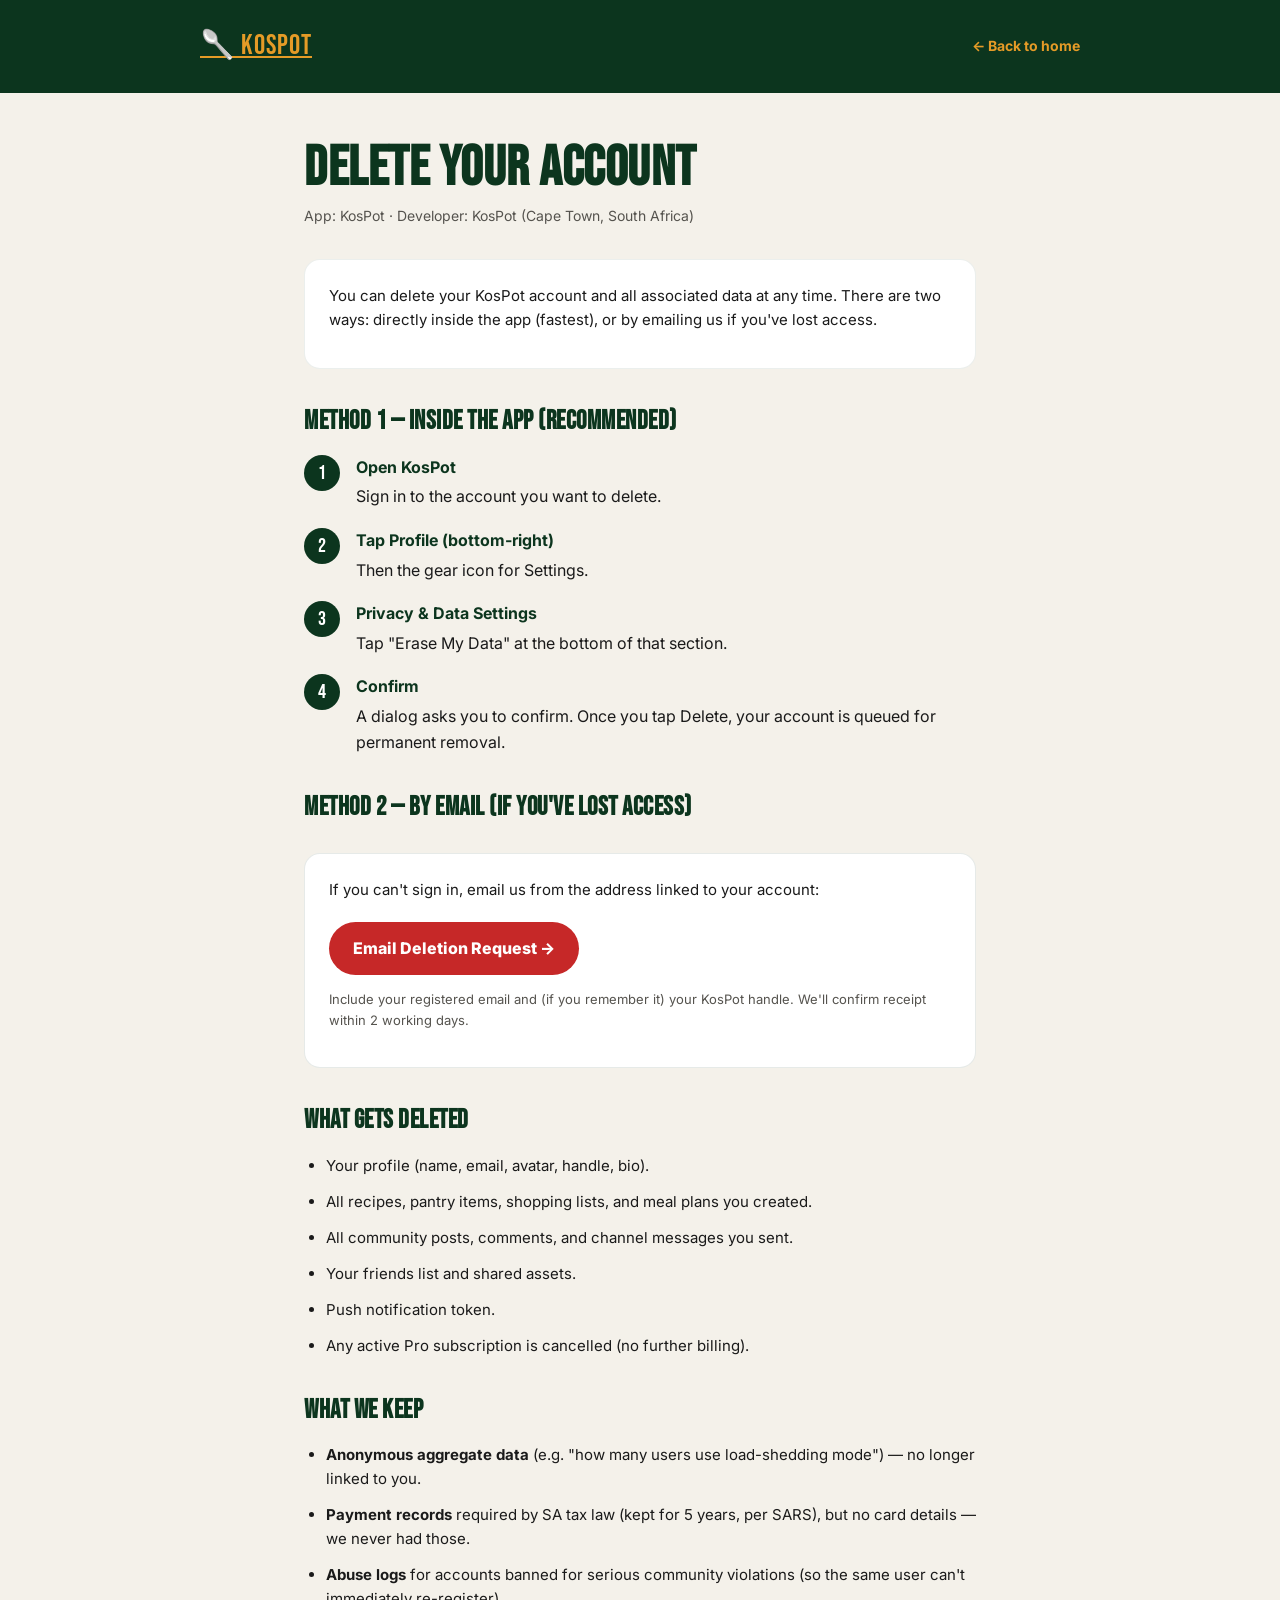
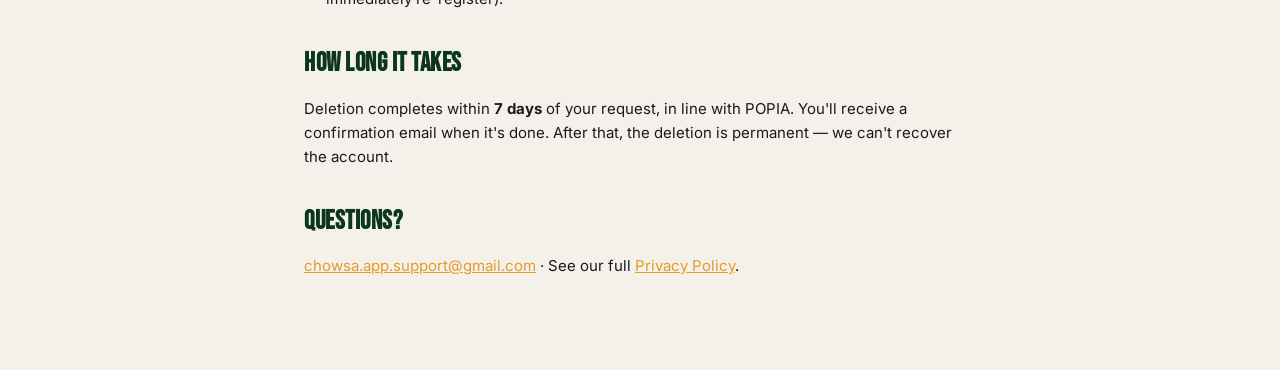
==== delete-account.html @ d33326ac "KosPot marketing site Rebuilt around the app as it actually ships:  - Palette moved from the old for" ====
<!DOCTYPE html>
<html lang="en">
<head>
<meta charset="UTF-8">
<meta name="viewport" content="width=device-width, initial-scale=1.0">
<title>Delete Your Account — KosPot</title>
<link href="https://fonts.googleapis.com/css2?family=Bebas+Neue&family=Inter:wght@400;600;700;800&display=swap" rel="stylesheet">
<style>
  :root { --forest:#0C351E; --amber:#E59B27; --cream:#F4F1EA; --ink:#1A1A1A; --muted:#55534E; --danger:#C62828; }
  * { box-sizing:border-box; margin:0; padding:0; }
  body { font-family:'Inter',sans-serif; background:var(--cream); color:var(--ink); line-height:1.6; }
  header { background:var(--forest); color:white; padding:24px; }
  .top { max-width:880px; margin:0 auto; display:flex; justify-content:space-between; align-items:center; }
  .logo { font-family:'Bebas Neue',sans-serif; font-size:28px; letter-spacing:1px; }
  .back { color:var(--amber); font-weight:700; font-size:14px; text-decoration:none; }
  main { max-width:720px; margin:0 auto; padding:48px 24px 80px; }
  h1 { font-family:'Bebas Neue',sans-serif; font-size:56px; color:var(--forest); letter-spacing:0.5px; line-height:1; margin-bottom:8px; }
  .meta { color:var(--muted); font-size:14px; margin-bottom:32px; }
  h2 { font-family:'Bebas Neue',sans-serif; font-size:26px; color:var(--forest); margin:32px 0 12px; letter-spacing:0.5px; }
  p, li { font-size:15px; margin-bottom:12px; color:var(--ink); }
  ul, ol { padding-left:22px; margin-bottom:12px; }
  a { color:var(--amber); }
  .card { background:white; border-radius:16px; padding:24px; border:1px solid rgba(12,53,30,0.08); margin-bottom:20px; }
  .danger { background:#FFF3E0; border:1px solid var(--amber); border-radius:16px; padding:20px; margin:20px 0; }
  .step { display:flex; gap:16px; margin-bottom:18px; align-items:flex-start; }
  .step-num {
    width:36px; height:36px; border-radius:50%;
    background:var(--forest); color:white;
    font-family:'Bebas Neue',sans-serif; font-size:20px;
    display:flex; align-items:center; justify-content:center;
    flex-shrink:0;
  }
  .step-text strong { display:block; margin-bottom:4px; color:var(--forest); }
  .req-form {
    background:white; border-radius:16px; padding:24px;
    border:1px solid rgba(12,53,30,0.1);
    margin-top:24px;
  }
  .req-form a.btn {
    display:inline-block; background:var(--danger); color:white;
    padding:14px 24px; border-radius:999px; font-weight:800;
    text-decoration:none; margin-top:8px;
  }
</style>
</head>
<body>
<header>
  <div class="top">
    <a href="index.html" class="logo">🥄 KosPot</a>
    <a href="index.html" class="back">← Back to home</a>
  </div>
</header>
<main>
  <h1>Delete Your Account</h1>
  <p class="meta">App: KosPot · Developer: KosPot (Cape Town, South Africa)</p>

  <div class="card">
    <p>You can delete your KosPot account and all associated data at any time. There are two ways: directly inside the app (fastest), or by emailing us if you've lost access.</p>
  </div>

  <h2>Method 1 — Inside the app (recommended)</h2>

  <div class="step">
    <div class="step-num">1</div>
    <div class="step-text">
      <strong>Open KosPot</strong>
      Sign in to the account you want to delete.
    </div>
  </div>
  <div class="step">
    <div class="step-num">2</div>
    <div class="step-text">
      <strong>Tap Profile (bottom-right)</strong>
      Then the gear icon for Settings.
    </div>
  </div>
  <div class="step">
    <div class="step-num">3</div>
    <div class="step-text">
      <strong>Privacy & Data Settings</strong>
      Tap "Erase My Data" at the bottom of that section.
    </div>
  </div>
  <div class="step">
    <div class="step-num">4</div>
    <div class="step-text">
      <strong>Confirm</strong>
      A dialog asks you to confirm. Once you tap Delete, your account is queued for permanent removal.
    </div>
  </div>

  <h2>Method 2 — By email (if you've lost access)</h2>
  <div class="req-form">
    <p>If you can't sign in, email us from the address linked to your account:</p>
    <a href="mailto:chowsa.app.support@gmail.com?subject=Account%20Deletion%20Request&body=Please%20delete%20my%20KosPot%20account.%0A%0AAccount%20email%3A%20%0AHandle%20(if%20known)%3A%20%0AReason%20(optional)%3A%20" class="btn">Email Deletion Request →</a>
    <p style="margin-top:14px;font-size:13px;color:var(--muted);">Include your registered email and (if you remember it) your KosPot handle. We'll confirm receipt within 2 working days.</p>
  </div>

  <h2>What gets deleted</h2>
  <ul>
    <li>Your profile (name, email, avatar, handle, bio).</li>
    <li>All recipes, pantry items, shopping lists, and meal plans you created.</li>
    <li>All community posts, comments, and channel messages you sent.</li>
    <li>Your friends list and shared assets.</li>
    <li>Push notification token.</li>
    <li>Any active Pro subscription is cancelled (no further billing).</li>
  </ul>

  <h2>What we keep</h2>
  <ul>
    <li><strong>Anonymous aggregate data</strong> (e.g. "how many users use load-shedding mode") — no longer linked to you.</li>
    <li><strong>Payment records</strong> required by SA tax law (kept for 5 years, per SARS), but no card details — we never had those.</li>
    <li><strong>Abuse logs</strong> for accounts banned for serious community violations (so the same user can't immediately re-register).</li>
  </ul>

  <h2>How long it takes</h2>
  <p>Deletion completes within <strong>7 days</strong> of your request, in line with POPIA. You'll receive a confirmation email when it's done. After that, the deletion is permanent — we can't recover the account.</p>

  <h2>Questions?</h2>
  <p><a href="mailto:chowsa.app.support@gmail.com">chowsa.app.support@gmail.com</a> · See our full <a href="privacy.html">Privacy Policy</a>.</p>
</main>
</body>
</html>
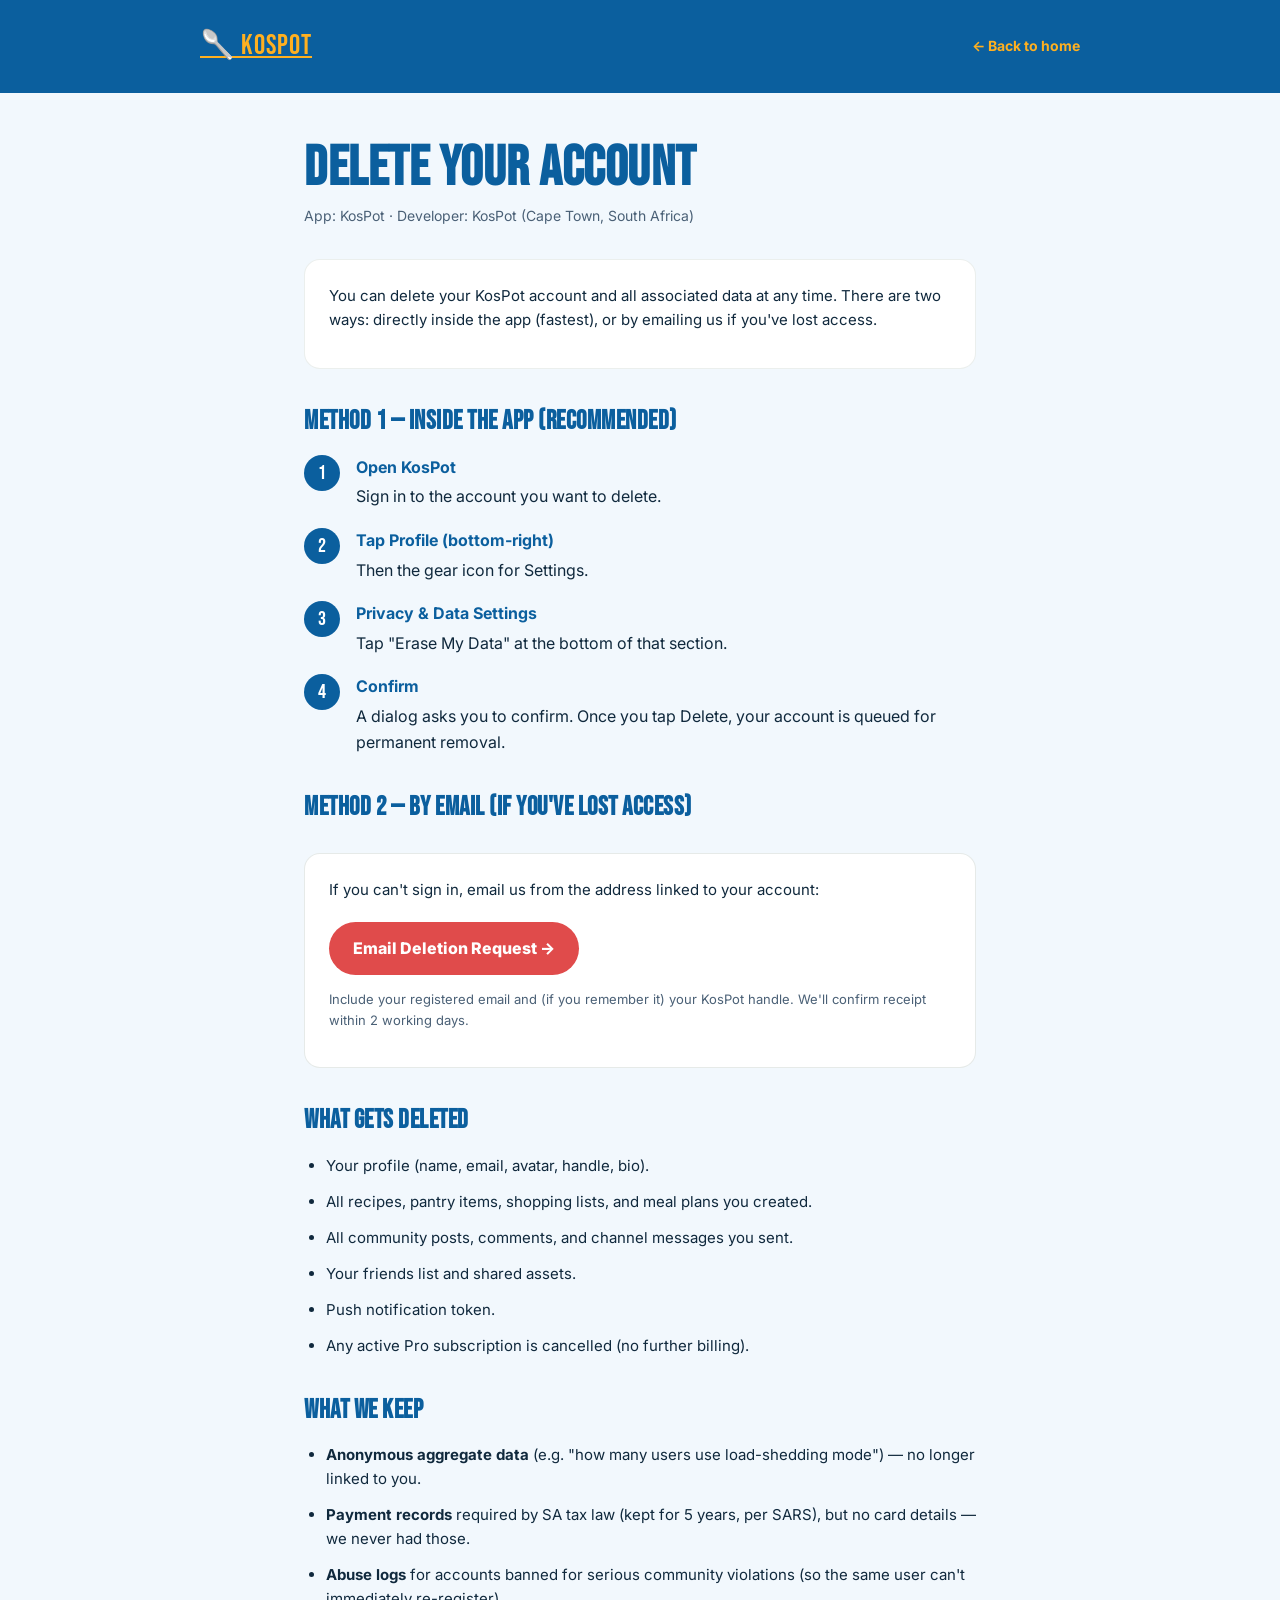
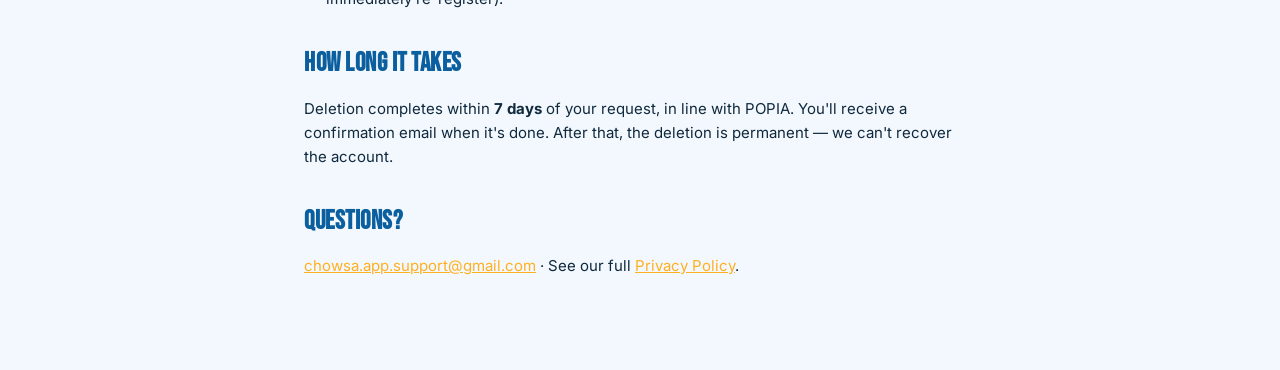
==== commit a0f0cf32: "Recolour the legal pages to Cape Blue privacy.html, terms.html and delete-account.html still carried" ====
--- a/delete-account.html
+++ b/delete-account.html
@@ -2,11 +2,23 @@
 <html lang="en">
 <head>
 <meta charset="UTF-8">
+<meta name="theme-color" content="#0B5F9E">
 <meta name="viewport" content="width=device-width, initial-scale=1.0">
 <title>Delete Your Account — KosPot</title>
 <link href="https://fonts.googleapis.com/css2?family=Bebas+Neue&family=Inter:wght@400;600;700;800&display=swap" rel="stylesheet">
 <style>
-  :root { --forest:#0C351E; --amber:#E59B27; --cream:#F4F1EA; --ink:#1A1A1A; --muted:#55534E; --danger:#C62828; }
+  :root {
+    /* Cape Blue -- ChowFreshTokens in lib/theme/app_theme.dart. Matches
+       index.html. --forest is ocean blue and --amber is the app's amber;
+       the names are the old green ones and are kept so the rules below
+       did not all have to change. */
+    --forest: #0B5F9E;
+    --amber:  #FFB020;
+    --cream:  #F2F8FD;
+    --ink:    #10293D;
+    --muted:  #4A6076;
+    --danger: #E04B4B;   /* ChowFreshTokens.error */
+  }
   * { box-sizing:border-box; margin:0; padding:0; }
   body { font-family:'Inter',sans-serif; background:var(--cream); color:var(--ink); line-height:1.6; }
   header { background:var(--forest); color:white; padding:24px; }
@@ -21,7 +33,7 @@
   ul, ol { padding-left:22px; margin-bottom:12px; }
   a { color:var(--amber); }
   .card { background:white; border-radius:16px; padding:24px; border:1px solid rgba(12,53,30,0.08); margin-bottom:20px; }
-  .danger { background:#FFF3E0; border:1px solid var(--amber); border-radius:16px; padding:20px; margin:20px 0; }
+  .danger { background:#FDF1E3; border:1px solid var(--amber); border-radius:16px; padding:20px; margin:20px 0; }
   .step { display:flex; gap:16px; margin-bottom:18px; align-items:flex-start; }
   .step-num {
     width:36px; height:36px; border-radius:50%;
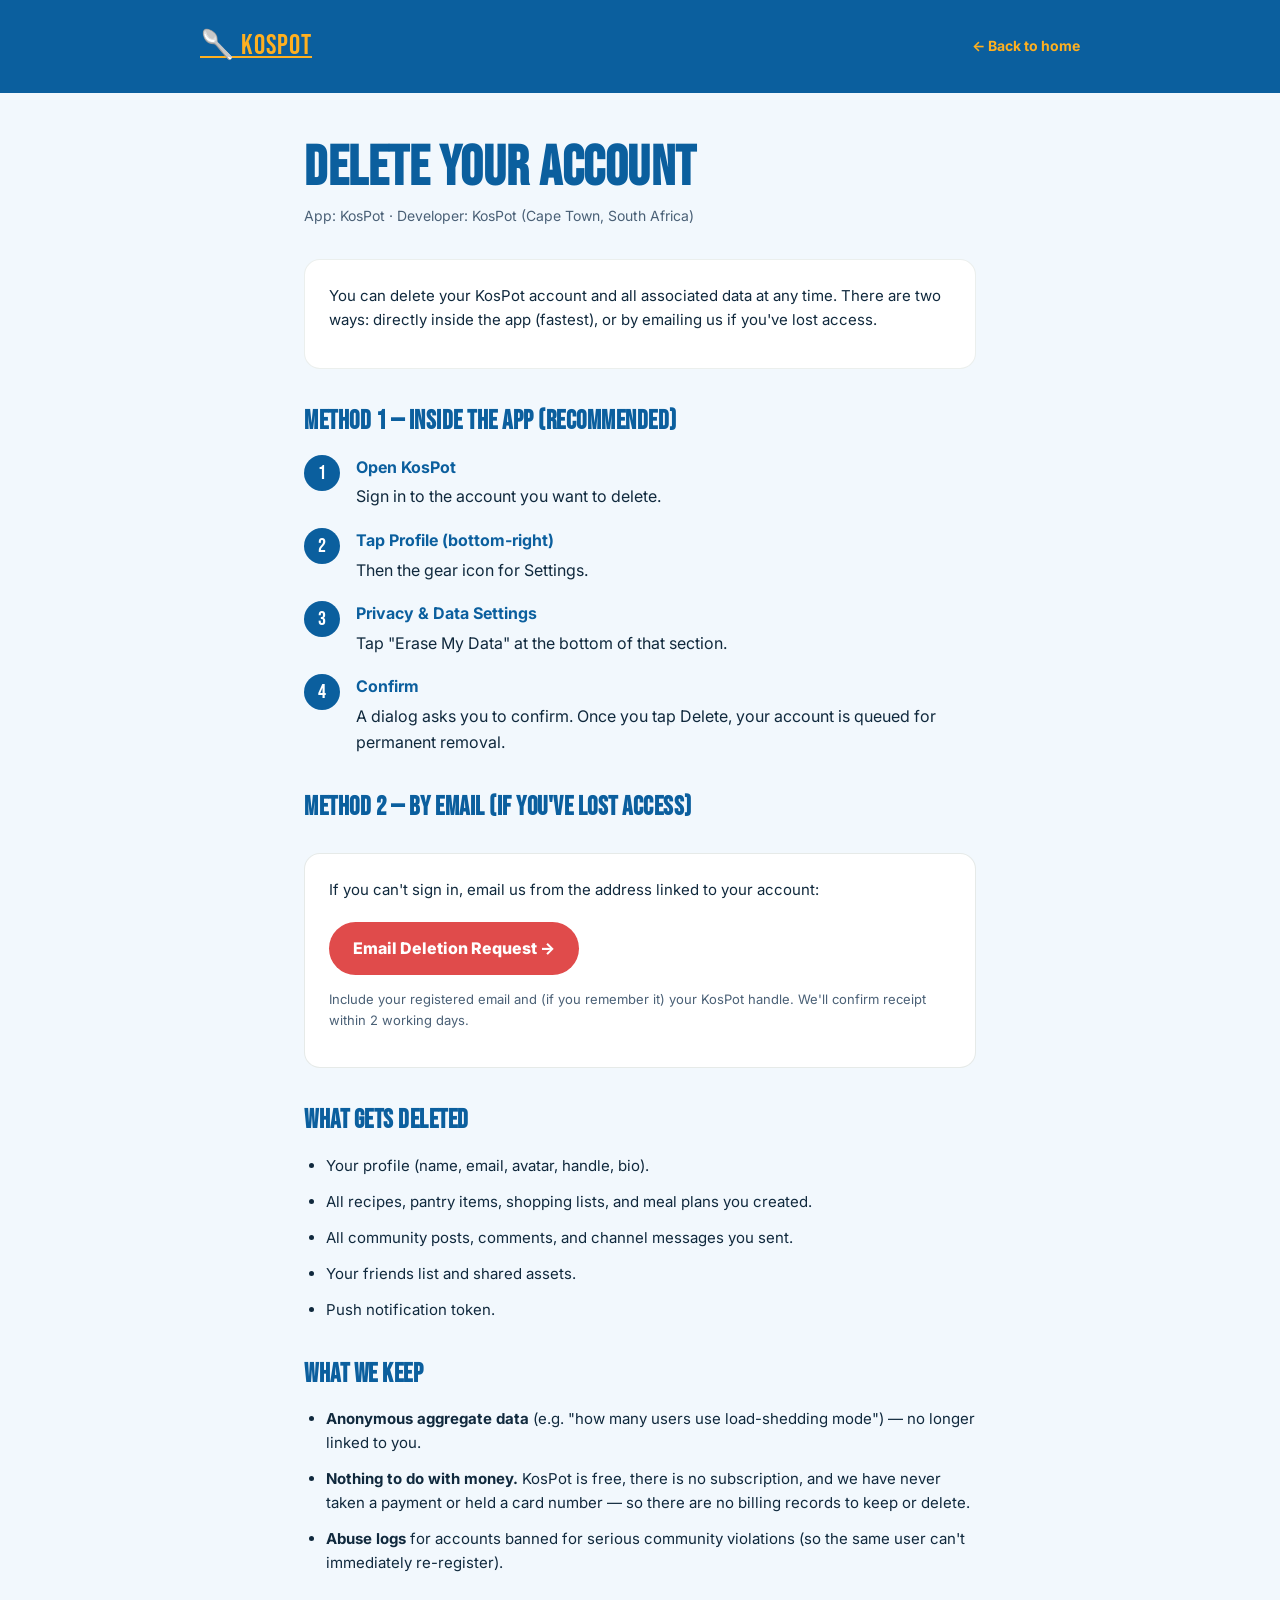
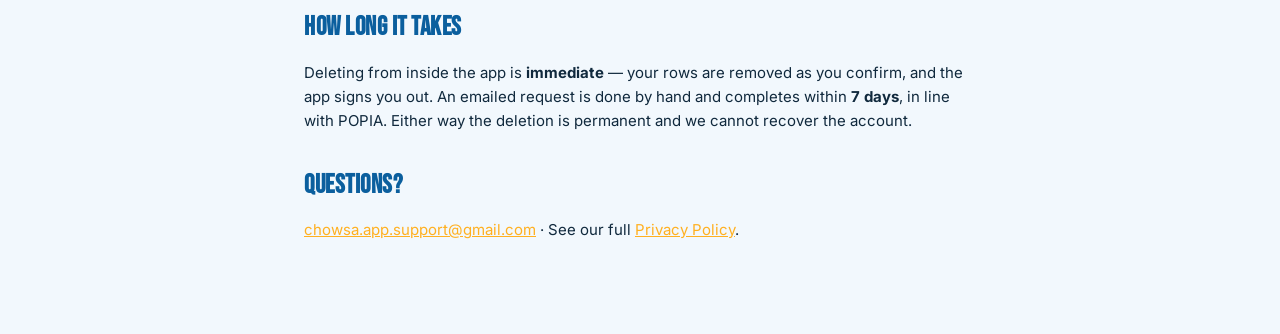
==== commit 2cdad6f9: "Correct three claims the legal pages made that were not true The privacy policy said Firebase was "n" ====
--- a/delete-account.html
+++ b/delete-account.html
@@ -115,18 +115,17 @@
     <li>All community posts, comments, and channel messages you sent.</li>
     <li>Your friends list and shared assets.</li>
     <li>Push notification token.</li>
-    <li>Any active Pro subscription is cancelled (no further billing).</li>
   </ul>
 
   <h2>What we keep</h2>
   <ul>
     <li><strong>Anonymous aggregate data</strong> (e.g. "how many users use load-shedding mode") — no longer linked to you.</li>
-    <li><strong>Payment records</strong> required by SA tax law (kept for 5 years, per SARS), but no card details — we never had those.</li>
+    <li><strong>Nothing to do with money.</strong> KosPot is free, there is no subscription, and we have never taken a payment or held a card number — so there are no billing records to keep or delete.</li>
     <li><strong>Abuse logs</strong> for accounts banned for serious community violations (so the same user can't immediately re-register).</li>
   </ul>
 
   <h2>How long it takes</h2>
-  <p>Deletion completes within <strong>7 days</strong> of your request, in line with POPIA. You'll receive a confirmation email when it's done. After that, the deletion is permanent — we can't recover the account.</p>
+  <p>Deleting from inside the app is <strong>immediate</strong> — your rows are removed as you confirm, and the app signs you out. An emailed request is done by hand and completes within <strong>7 days</strong>, in line with POPIA. Either way the deletion is permanent and we cannot recover the account.</p>
 
   <h2>Questions?</h2>
   <p><a href="mailto:chowsa.app.support@gmail.com">chowsa.app.support@gmail.com</a> · See our full <a href="privacy.html">Privacy Policy</a>.</p>
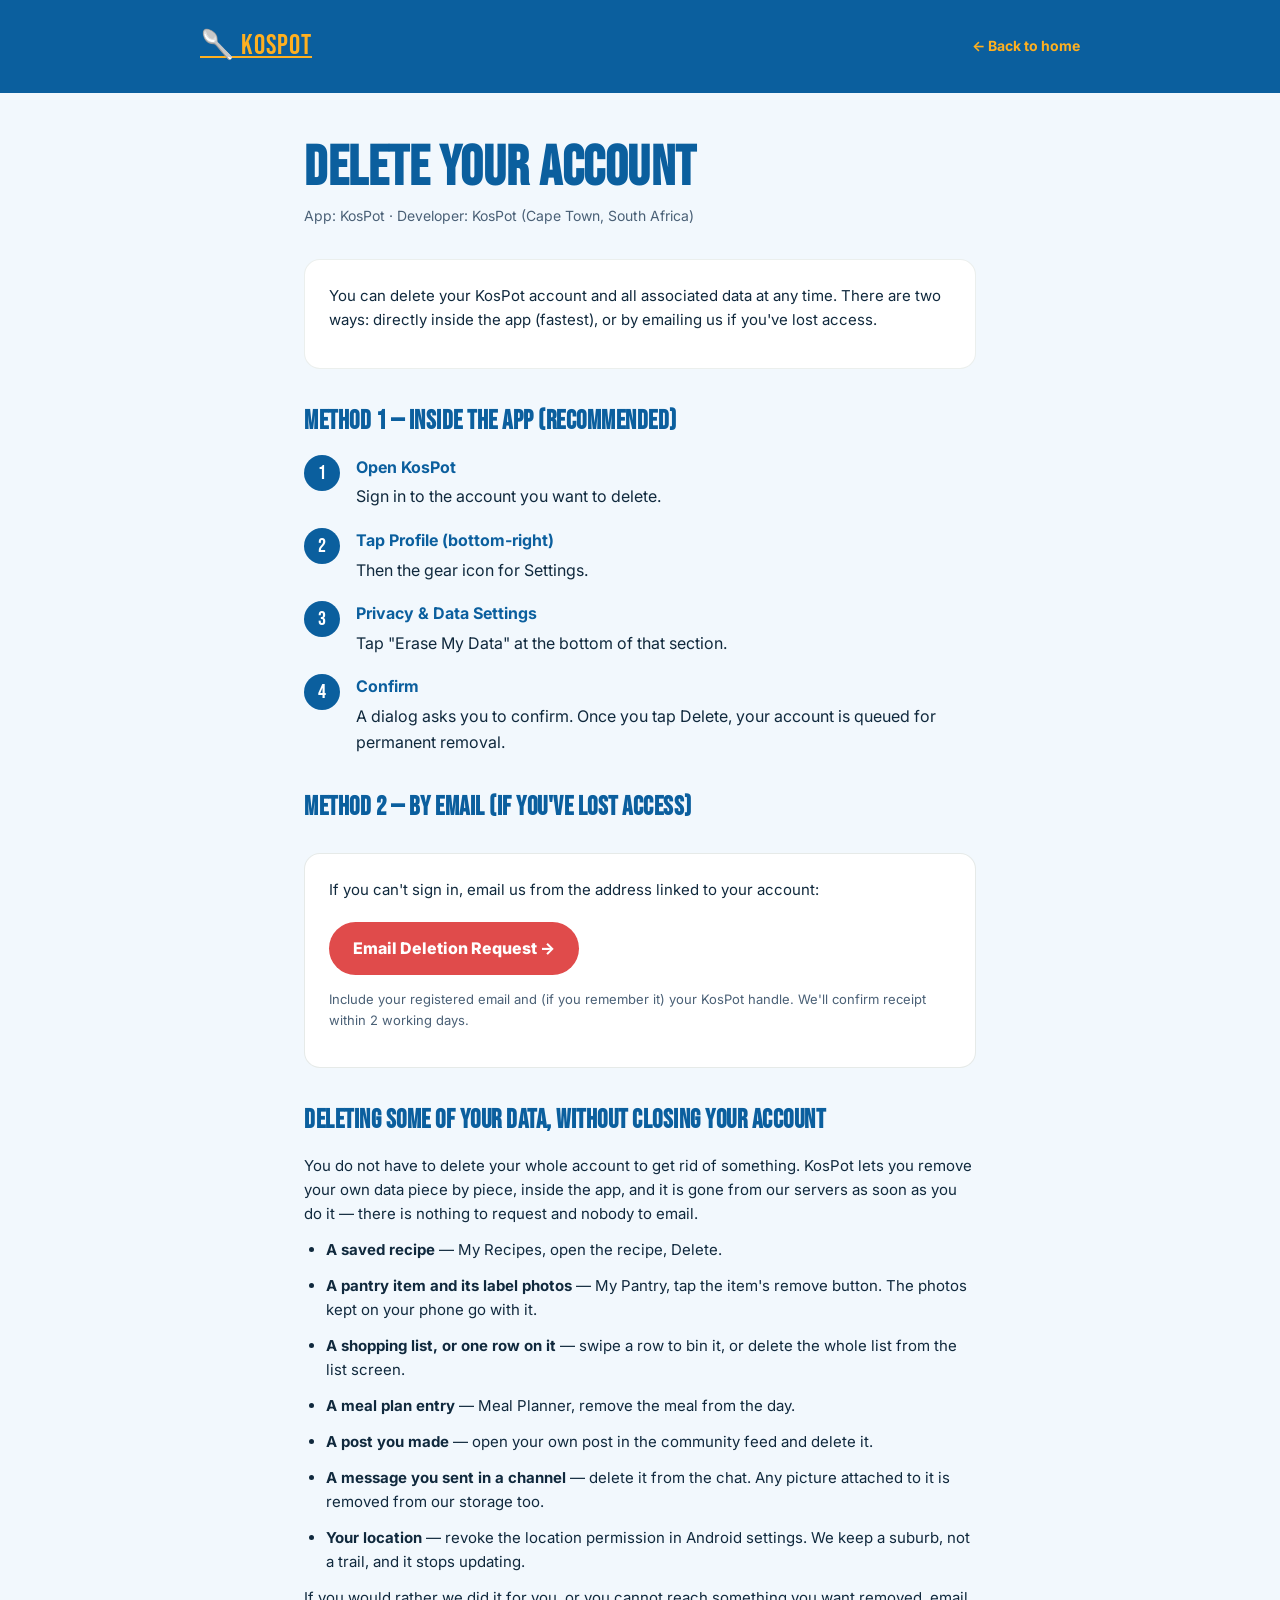
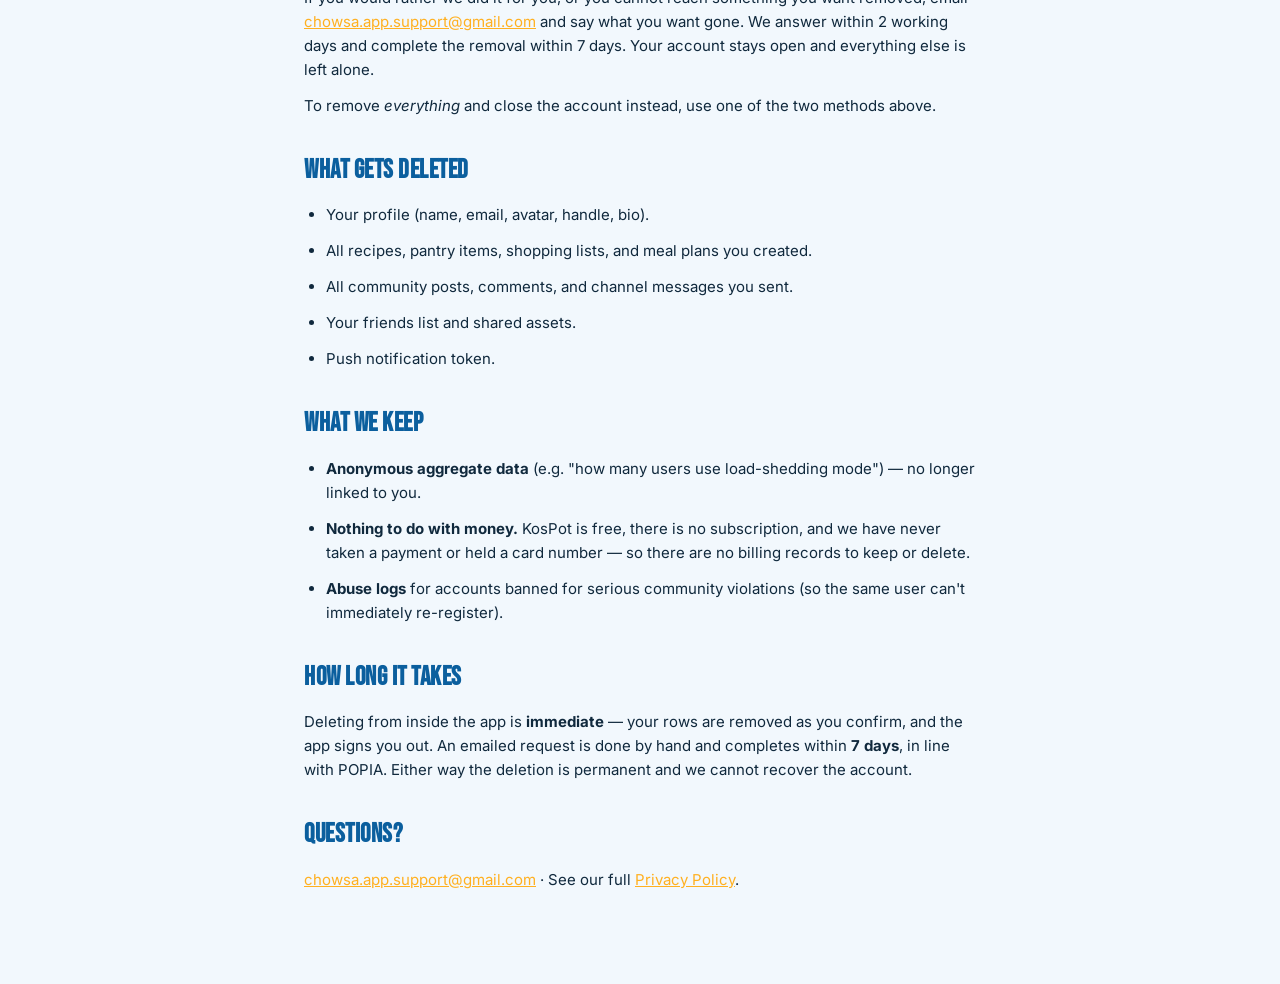
==== commit 1c586109: "Document deleting some of your data without closing the account Play's Data safety form asks, separa" ====
--- a/delete-account.html
+++ b/delete-account.html
@@ -108,6 +108,29 @@
     <p style="margin-top:14px;font-size:13px;color:var(--muted);">Include your registered email and (if you remember it) your KosPot handle. We'll confirm receipt within 2 working days.</p>
   </div>
 
+  <h2 id="your-data">Deleting some of your data, without closing your account</h2>
+  <p>You do not have to delete your whole account to get rid of something. KosPot
+  lets you remove your own data piece by piece, inside the app, and it is gone
+  from our servers as soon as you do it — there is nothing to request and
+  nobody to email.</p>
+  <ul>
+    <li><strong>A saved recipe</strong> — My Recipes, open the recipe, Delete.</li>
+    <li><strong>A pantry item and its label photos</strong> — My Pantry, tap the item's remove button. The photos kept on your phone go with it.</li>
+    <li><strong>A shopping list, or one row on it</strong> — swipe a row to bin it, or delete the whole list from the list screen.</li>
+    <li><strong>A meal plan entry</strong> — Meal Planner, remove the meal from the day.</li>
+    <li><strong>A post you made</strong> — open your own post in the community feed and delete it.</li>
+    <li><strong>A message you sent in a channel</strong> — delete it from the chat. Any picture attached to it is removed from our storage too.</li>
+    <li><strong>Your location</strong> — revoke the location permission in Android settings. We keep a suburb, not a trail, and it stops updating.</li>
+  </ul>
+  <p>If you would rather we did it for you, or you cannot reach something you
+  want removed, email
+  <a href="mailto:chowsa.app.support@gmail.com?subject=Data%20Deletion%20Request&amp;body=Please%20delete%20the%20following%20KosPot%20data.%0A%0AAccount%20email%3A%20%0AWhat%20to%20delete%3A%20">chowsa.app.support@gmail.com</a>
+  and say what you want gone. We answer within 2 working days and complete the
+  removal within 7 days. Your account stays open and everything else is left
+  alone.</p>
+  <p>To remove <em>everything</em> and close the account instead, use one of the
+  two methods above.</p>
+
   <h2>What gets deleted</h2>
   <ul>
     <li>Your profile (name, email, avatar, handle, bio).</li>
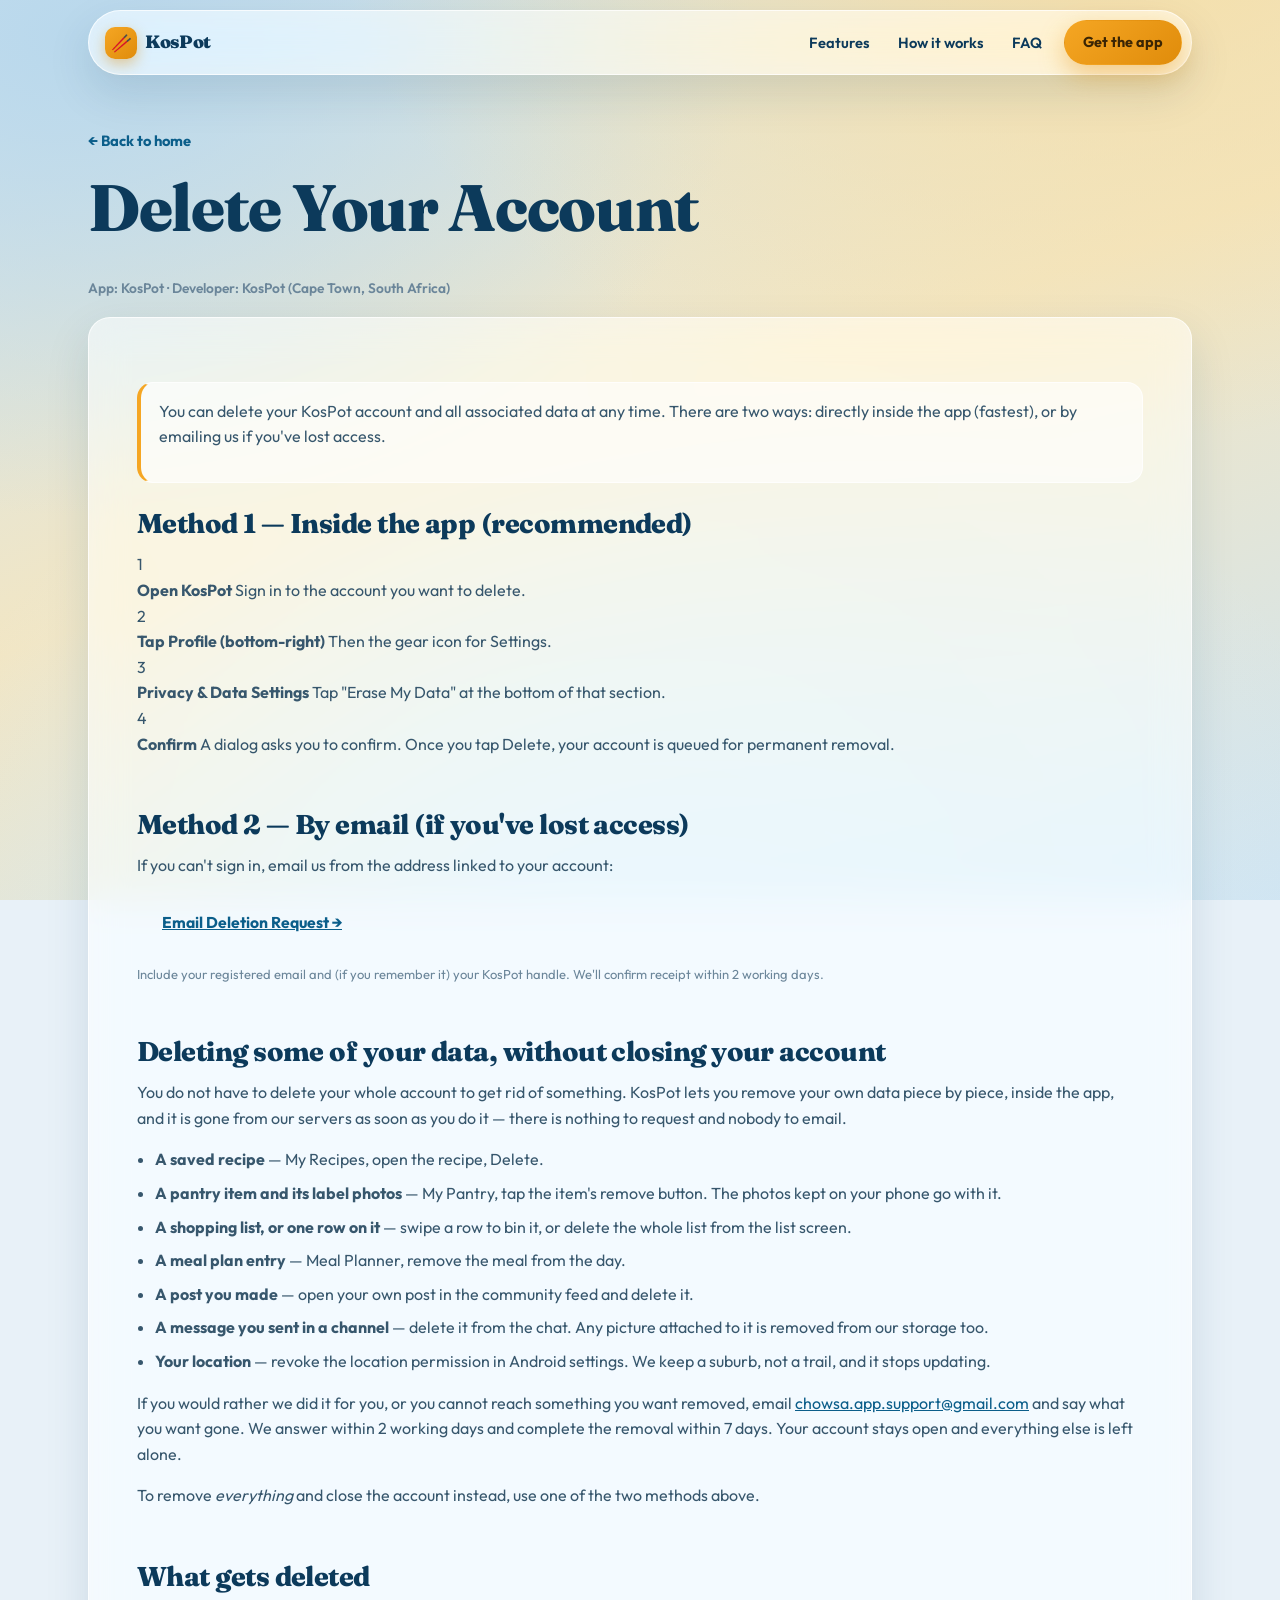
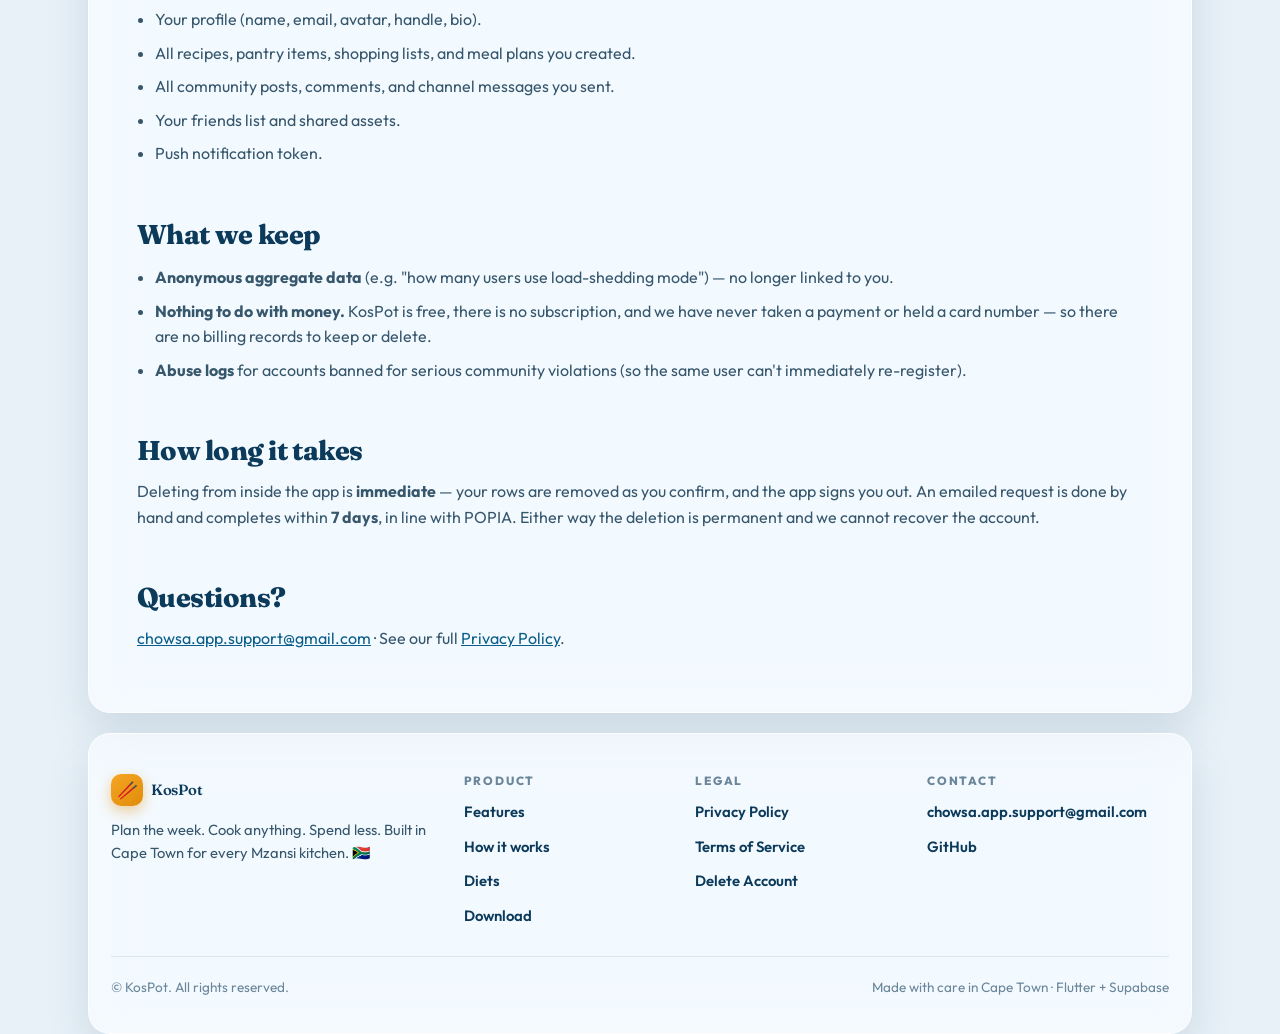
==== commit 5d2a50c4: "Redesign the site to look like the app, and make it hold up on a phone The site was a generic landin" ====
--- a/delete-account.html
+++ b/delete-account.html
@@ -1,157 +1,163 @@
 <!DOCTYPE html>
 <html lang="en">
 <head>
-<meta charset="UTF-8">
-<meta name="theme-color" content="#0B5F9E">
-<meta name="viewport" content="width=device-width, initial-scale=1.0">
+<meta charset="utf-8">
+<meta name="viewport" content="width=device-width, initial-scale=1, viewport-fit=cover">
 <title>Delete Your Account — KosPot</title>
-<link href="https://fonts.googleapis.com/css2?family=Bebas+Neue&family=Inter:wght@400;600;700;800&display=swap" rel="stylesheet">
-<style>
-  :root {
-    /* Cape Blue -- ChowFreshTokens in lib/theme/app_theme.dart. Matches
-       index.html. --forest is ocean blue and --amber is the app's amber;
-       the names are the old green ones and are kept so the rules below
-       did not all have to change. */
-    --forest: #0B5F9E;
-    --amber:  #FFB020;
-    --cream:  #F2F8FD;
-    --ink:    #10293D;
-    --muted:  #4A6076;
-    --danger: #E04B4B;   /* ChowFreshTokens.error */
-  }
-  * { box-sizing:border-box; margin:0; padding:0; }
-  body { font-family:'Inter',sans-serif; background:var(--cream); color:var(--ink); line-height:1.6; }
-  header { background:var(--forest); color:white; padding:24px; }
-  .top { max-width:880px; margin:0 auto; display:flex; justify-content:space-between; align-items:center; }
-  .logo { font-family:'Bebas Neue',sans-serif; font-size:28px; letter-spacing:1px; }
-  .back { color:var(--amber); font-weight:700; font-size:14px; text-decoration:none; }
-  main { max-width:720px; margin:0 auto; padding:48px 24px 80px; }
-  h1 { font-family:'Bebas Neue',sans-serif; font-size:56px; color:var(--forest); letter-spacing:0.5px; line-height:1; margin-bottom:8px; }
-  .meta { color:var(--muted); font-size:14px; margin-bottom:32px; }
-  h2 { font-family:'Bebas Neue',sans-serif; font-size:26px; color:var(--forest); margin:32px 0 12px; letter-spacing:0.5px; }
-  p, li { font-size:15px; margin-bottom:12px; color:var(--ink); }
-  ul, ol { padding-left:22px; margin-bottom:12px; }
-  a { color:var(--amber); }
-  .card { background:white; border-radius:16px; padding:24px; border:1px solid rgba(12,53,30,0.08); margin-bottom:20px; }
-  .danger { background:#FDF1E3; border:1px solid var(--amber); border-radius:16px; padding:20px; margin:20px 0; }
-  .step { display:flex; gap:16px; margin-bottom:18px; align-items:flex-start; }
-  .step-num {
-    width:36px; height:36px; border-radius:50%;
-    background:var(--forest); color:white;
-    font-family:'Bebas Neue',sans-serif; font-size:20px;
-    display:flex; align-items:center; justify-content:center;
-    flex-shrink:0;
-  }
-  .step-text strong { display:block; margin-bottom:4px; color:var(--forest); }
-  .req-form {
-    background:white; border-radius:16px; padding:24px;
-    border:1px solid rgba(12,53,30,0.1);
-    margin-top:24px;
-  }
-  .req-form a.btn {
-    display:inline-block; background:var(--danger); color:white;
-    padding:14px 24px; border-radius:999px; font-weight:800;
-    text-decoration:none; margin-top:8px;
-  }
-</style>
+<meta name="description" content="How to delete your KosPot account and everything tied to it.">
+<meta name="theme-color" content="#cfe4f2">
+<link rel="preconnect" href="https://fonts.googleapis.com">
+<link rel="preconnect" href="https://fonts.gstatic.com" crossorigin>
+<link href="https://fonts.googleapis.com/css2?family=Fraunces:opsz,wght@9..144,700;9..144,800;9..144,900&family=Outfit:wght@400;500;600;700;800&display=swap" rel="stylesheet">
+<link rel="stylesheet" href="assets/css/kospot.css">
 </head>
 <body>
-<header>
-  <div class="top">
-    <a href="index.html" class="logo">🥄 KosPot</a>
-    <a href="index.html" class="back">← Back to home</a>
+
+<nav class="nav">
+  <div class="wrap">
+    <div class="nav-inner glass">
+      <a class="brand" href="index.html">
+        <span class="brand-mark" aria-hidden="true">&#129378;</span> KosPot
+      </a>
+      <div class="nav-links">
+        <a href="index.html#features">Features</a>
+        <a href="index.html#how">How it works</a>
+        <a href="index.html#faq">FAQ</a>
+      </div>
+      <a class="btn btn-primary btn-sm" href="index.html#download">Get the app</a>
+    </div>
   </div>
-</header>
-<main>
-  <h1>Delete Your Account</h1>
-  <p class="meta">App: KosPot · Developer: KosPot (Cape Town, South Africa)</p>
+</nav>
 
-  <div class="card">
-    <p>You can delete your KosPot account and all associated data at any time. There are two ways: directly inside the app (fastest), or by emailing us if you've lost access.</p>
-  </div>
-
-  <h2>Method 1 — Inside the app (recommended)</h2>
-
-  <div class="step">
-    <div class="step-num">1</div>
-    <div class="step-text">
+<main class="doc">
+  <div class="wrap">
+    <a class="back-link" href="index.html">&#8592; Back to home</a>
+    <h1>Delete Your Account</h1>
+    <p class="updated">App: KosPot · Developer: KosPot (Cape Town, South Africa)</p>
+    <div class="doc-card glass" style="margin-top:18px">
+      <div class="note">
+      <p>You can delete your KosPot account and all associated data at any time. There are two ways: directly inside the app (fastest), or by emailing us if you've lost access.</p>
+      </div>
+      <h2>Method 1 — Inside the app (recommended)</h2>
+      <div class="step">
+      <div class="step-num">1</div>
+      <div class="step-text">
       <strong>Open KosPot</strong>
       Sign in to the account you want to delete.
+      </div>
+      </div>
+      <div class="step">
+      <div class="step-num">2</div>
+      <div class="step-text">
+      <strong>Tap Profile (bottom-right)</strong>
+      Then the gear icon for Settings.
+      </div>
+      </div>
+      <div class="step">
+      <div class="step-num">3</div>
+      <div class="step-text">
+      <strong>Privacy & Data Settings</strong>
+      Tap "Erase My Data" at the bottom of that section.
+      </div>
+      </div>
+      <div class="step">
+      <div class="step-num">4</div>
+      <div class="step-text">
+      <strong>Confirm</strong>
+      A dialog asks you to confirm. Once you tap Delete, your account is queued for permanent removal.
+      </div>
+      </div>
+      <h2>Method 2 — By email (if you've lost access)</h2>
+      <div class="req-form">
+      <p>If you can't sign in, email us from the address linked to your account:</p>
+      <a href="mailto:chowsa.app.support@gmail.com?subject=Account%20Deletion%20Request&body=Please%20delete%20my%20KosPot%20account.%0A%0AAccount%20email%3A%20%0AHandle%20(if%20known)%3A%20%0AReason%20(optional)%3A%20" class="btn">Email Deletion Request →</a>
+      <p style="margin-top:14px;font-size:13px;color:var(--muted);">Include your registered email and (if you remember it) your KosPot handle. We'll confirm receipt within 2 working days.</p>
+      </div>
+      <h2 id="your-data">Deleting some of your data, without closing your account</h2>
+      <p>You do not have to delete your whole account to get rid of something. KosPot
+      lets you remove your own data piece by piece, inside the app, and it is gone
+      from our servers as soon as you do it — there is nothing to request and
+      nobody to email.</p>
+      <ul>
+      <li><strong>A saved recipe</strong> — My Recipes, open the recipe, Delete.</li>
+      <li><strong>A pantry item and its label photos</strong> — My Pantry, tap the item's remove button. The photos kept on your phone go with it.</li>
+      <li><strong>A shopping list, or one row on it</strong> — swipe a row to bin it, or delete the whole list from the list screen.</li>
+      <li><strong>A meal plan entry</strong> — Meal Planner, remove the meal from the day.</li>
+      <li><strong>A post you made</strong> — open your own post in the community feed and delete it.</li>
+      <li><strong>A message you sent in a channel</strong> — delete it from the chat. Any picture attached to it is removed from our storage too.</li>
+      <li><strong>Your location</strong> — revoke the location permission in Android settings. We keep a suburb, not a trail, and it stops updating.</li>
+      </ul>
+      <p>If you would rather we did it for you, or you cannot reach something you
+      want removed, email
+      <a href="mailto:chowsa.app.support@gmail.com?subject=Data%20Deletion%20Request&amp;body=Please%20delete%20the%20following%20KosPot%20data.%0A%0AAccount%20email%3A%20%0AWhat%20to%20delete%3A%20">chowsa.app.support@gmail.com</a>
+      and say what you want gone. We answer within 2 working days and complete the
+      removal within 7 days. Your account stays open and everything else is left
+      alone.</p>
+      <p>To remove <em>everything</em> and close the account instead, use one of the
+      two methods above.</p>
+      <h2>What gets deleted</h2>
+      <ul>
+      <li>Your profile (name, email, avatar, handle, bio).</li>
+      <li>All recipes, pantry items, shopping lists, and meal plans you created.</li>
+      <li>All community posts, comments, and channel messages you sent.</li>
+      <li>Your friends list and shared assets.</li>
+      <li>Push notification token.</li>
+      </ul>
+      <h2>What we keep</h2>
+      <ul>
+      <li><strong>Anonymous aggregate data</strong> (e.g. "how many users use load-shedding mode") — no longer linked to you.</li>
+      <li><strong>Nothing to do with money.</strong> KosPot is free, there is no subscription, and we have never taken a payment or held a card number — so there are no billing records to keep or delete.</li>
+      <li><strong>Abuse logs</strong> for accounts banned for serious community violations (so the same user can't immediately re-register).</li>
+      </ul>
+      <h2>How long it takes</h2>
+      <p>Deleting from inside the app is <strong>immediate</strong> — your rows are removed as you confirm, and the app signs you out. An emailed request is done by hand and completes within <strong>7 days</strong>, in line with POPIA. Either way the deletion is permanent and we cannot recover the account.</p>
+      <h2>Questions?</h2>
+      <p><a href="mailto:chowsa.app.support@gmail.com">chowsa.app.support@gmail.com</a> · See our full <a href="privacy.html">Privacy Policy</a>.</p>
     </div>
   </div>
-  <div class="step">
-    <div class="step-num">2</div>
-    <div class="step-text">
-      <strong>Tap Profile (bottom-right)</strong>
-      Then the gear icon for Settings.
+</main>
+
+<footer class="wrap">
+  <div class="foot glass" style="padding-inline:22px">
+    <div class="foot-grid">
+      <div>
+        <a class="brand" href="index.html"><span class="brand-mark" aria-hidden="true">&#129378;</span> KosPot</a>
+        <p style="margin-top:12px;font-size:0.92rem;max-width:34ch">
+          Plan the week. Cook anything. Spend less. Built in Cape Town for
+          every Mzansi kitchen. &#127487;&#127462;
+        </p>
+      </div>
+      <div>
+        <h4>Product</h4>
+        <ul>
+          <li><a href="index.html#features">Features</a></li>
+          <li><a href="index.html#how">How it works</a></li>
+          <li><a href="index.html#diets">Diets</a></li>
+          <li><a href="index.html#download">Download</a></li>
+        </ul>
+      </div>
+      <div>
+        <h4>Legal</h4>
+        <ul>
+          <li><a href="privacy.html">Privacy Policy</a></li>
+          <li><a href="terms.html">Terms of Service</a></li>
+          <li><a href="delete-account.html">Delete Account</a></li>
+        </ul>
+      </div>
+      <div>
+        <h4>Contact</h4>
+        <ul>
+          <li><a href="mailto:chowsa.app.support@gmail.com">chowsa.app.support@gmail.com</a></li>
+          <li><a href="https://github.com/SumaraiJack" rel="noopener">GitHub</a></li>
+        </ul>
+      </div>
+    </div>
+    <div class="foot-base">
+      <span>&#169; KosPot. All rights reserved.</span>
+      <span>Made with care in Cape Town &#183; Flutter + Supabase</span>
     </div>
   </div>
-  <div class="step">
-    <div class="step-num">3</div>
-    <div class="step-text">
-      <strong>Privacy & Data Settings</strong>
-      Tap "Erase My Data" at the bottom of that section.
-    </div>
-  </div>
-  <div class="step">
-    <div class="step-num">4</div>
-    <div class="step-text">
-      <strong>Confirm</strong>
-      A dialog asks you to confirm. Once you tap Delete, your account is queued for permanent removal.
-    </div>
-  </div>
+</footer>
 
-  <h2>Method 2 — By email (if you've lost access)</h2>
-  <div class="req-form">
-    <p>If you can't sign in, email us from the address linked to your account:</p>
-    <a href="mailto:chowsa.app.support@gmail.com?subject=Account%20Deletion%20Request&body=Please%20delete%20my%20KosPot%20account.%0A%0AAccount%20email%3A%20%0AHandle%20(if%20known)%3A%20%0AReason%20(optional)%3A%20" class="btn">Email Deletion Request →</a>
-    <p style="margin-top:14px;font-size:13px;color:var(--muted);">Include your registered email and (if you remember it) your KosPot handle. We'll confirm receipt within 2 working days.</p>
-  </div>
-
-  <h2 id="your-data">Deleting some of your data, without closing your account</h2>
-  <p>You do not have to delete your whole account to get rid of something. KosPot
-  lets you remove your own data piece by piece, inside the app, and it is gone
-  from our servers as soon as you do it — there is nothing to request and
-  nobody to email.</p>
-  <ul>
-    <li><strong>A saved recipe</strong> — My Recipes, open the recipe, Delete.</li>
-    <li><strong>A pantry item and its label photos</strong> — My Pantry, tap the item's remove button. The photos kept on your phone go with it.</li>
-    <li><strong>A shopping list, or one row on it</strong> — swipe a row to bin it, or delete the whole list from the list screen.</li>
-    <li><strong>A meal plan entry</strong> — Meal Planner, remove the meal from the day.</li>
-    <li><strong>A post you made</strong> — open your own post in the community feed and delete it.</li>
-    <li><strong>A message you sent in a channel</strong> — delete it from the chat. Any picture attached to it is removed from our storage too.</li>
-    <li><strong>Your location</strong> — revoke the location permission in Android settings. We keep a suburb, not a trail, and it stops updating.</li>
-  </ul>
-  <p>If you would rather we did it for you, or you cannot reach something you
-  want removed, email
-  <a href="mailto:chowsa.app.support@gmail.com?subject=Data%20Deletion%20Request&amp;body=Please%20delete%20the%20following%20KosPot%20data.%0A%0AAccount%20email%3A%20%0AWhat%20to%20delete%3A%20">chowsa.app.support@gmail.com</a>
-  and say what you want gone. We answer within 2 working days and complete the
-  removal within 7 days. Your account stays open and everything else is left
-  alone.</p>
-  <p>To remove <em>everything</em> and close the account instead, use one of the
-  two methods above.</p>
-
-  <h2>What gets deleted</h2>
-  <ul>
-    <li>Your profile (name, email, avatar, handle, bio).</li>
-    <li>All recipes, pantry items, shopping lists, and meal plans you created.</li>
-    <li>All community posts, comments, and channel messages you sent.</li>
-    <li>Your friends list and shared assets.</li>
-    <li>Push notification token.</li>
-  </ul>
-
-  <h2>What we keep</h2>
-  <ul>
-    <li><strong>Anonymous aggregate data</strong> (e.g. "how many users use load-shedding mode") — no longer linked to you.</li>
-    <li><strong>Nothing to do with money.</strong> KosPot is free, there is no subscription, and we have never taken a payment or held a card number — so there are no billing records to keep or delete.</li>
-    <li><strong>Abuse logs</strong> for accounts banned for serious community violations (so the same user can't immediately re-register).</li>
-  </ul>
-
-  <h2>How long it takes</h2>
-  <p>Deleting from inside the app is <strong>immediate</strong> — your rows are removed as you confirm, and the app signs you out. An emailed request is done by hand and completes within <strong>7 days</strong>, in line with POPIA. Either way the deletion is permanent and we cannot recover the account.</p>
-
-  <h2>Questions?</h2>
-  <p><a href="mailto:chowsa.app.support@gmail.com">chowsa.app.support@gmail.com</a> · See our full <a href="privacy.html">Privacy Policy</a>.</p>
-</main>
 </body>
 </html>
--- a/assets/css/kospot.css
+++ b/assets/css/kospot.css
@@ -0,0 +1,626 @@
+/* assets/css/kospot.css — KosPot marketing site, one stylesheet for every page.
+ *
+ * The site now looks like the app instead of a generic landing page. Every
+ * colour here is lifted from the Cape Blue palette the app actually ships:
+ * the sand-to-sky canvas, the petrol-blue cards, the mango accent, the deep
+ * navy type. Cards are frosted glass, matching GlassPanel in lib/theme.
+ *
+ * MOBILE FIRST, AND MEANT IT
+ * Every rule below is written for a narrow phone and widened with min-width
+ * queries. No fixed pixel widths on anything that holds content, type scales
+ * with clamp(), and the page is pinned against sideways scroll in one place
+ * (html,body{overflow-x:hidden}) so a single wide child can never push the
+ * whole layout off-screen — which is the usual way these pages break on a
+ * phone and the usual way nobody notices.
+ */
+
+/* ── Tokens ──────────────────────────────────────────────────────────────── */
+
+:root {
+  /* Canvas — the app's sand-to-sky wash. */
+  --sky:        #cfe4f2;
+  --sky-deep:   #b9d8ec;
+  --sand:       #f2e6c4;
+  --sand-warm:  #f7dfa6;
+  --mist:       #e8f1f8;
+
+  /* Ink */
+  --navy:       #0c3a5b;
+  --navy-deep:  #072538;
+  --body:       #37576d;
+  --muted:      #6b869a;
+
+  /* Brand */
+  --blue:       #0b5e8a;
+  --blue-soft:  #1f7bc0;
+  --petrol-a:   #0a5a86;
+  --petrol-b:   #0e7e8e;
+  --mango:      #f5a623;
+  --mango-deep: #e08c0b;
+  --green:      #2fa36b;
+  --green-deep: #1f7d51;
+  --ember-a:    #7a2e12;
+  --ember-b:    #e2761b;
+
+  /* Glass */
+  --glass:        rgba(255, 255, 255, 0.58);
+  --glass-strong: rgba(255, 255, 255, 0.78);
+  --glass-line:   rgba(255, 255, 255, 0.72);
+  --glass-edge:   rgba(12, 58, 91, 0.10);
+  --shadow:       0 18px 44px rgba(12, 58, 91, 0.13);
+  --shadow-sm:    0 8px 20px rgba(12, 58, 91, 0.10);
+
+  --radius:    22px;
+  --radius-sm: 16px;
+  --gutter:    18px;
+  --max:       1140px;
+}
+
+/* ── Reset ───────────────────────────────────────────────────────────────── */
+
+*, *::before, *::after { box-sizing: border-box; }
+
+html {
+  -webkit-text-size-adjust: 100%;
+  scroll-behavior: smooth;
+  scroll-padding-top: 84px;          /* the fixed nav must not cover anchors */
+}
+
+html, body { overflow-x: hidden; max-width: 100%; }
+
+body {
+  margin: 0;
+  font-family: 'Outfit', system-ui, -apple-system, 'Segoe UI', Roboto, sans-serif;
+  color: var(--body);
+  line-height: 1.6;
+  font-size: 16px;
+  background: var(--mist);
+  -webkit-font-smoothing: antialiased;
+}
+
+/* The canvas. Fixed so it does not scroll with the content, exactly like the
+ * app's background sitting behind the glass panes. */
+body::before {
+  content: '';
+  position: fixed;
+  inset: 0;
+  z-index: -1;
+  background:
+    radial-gradient(90rem 60rem at 88% -10%, var(--sand-warm) 0%, rgba(247,223,166,0) 55%),
+    radial-gradient(70rem 50rem at 6% 4%,   var(--sky-deep)  0%, rgba(185,216,236,0) 60%),
+    radial-gradient(80rem 70rem at 50% 110%, #d8ecf6 0%, rgba(216,236,246,0) 60%),
+    linear-gradient(160deg, var(--sky) 0%, var(--sand) 48%, var(--sky) 100%);
+}
+
+img { max-width: 100%; height: auto; display: block; }
+a   { color: var(--blue); text-decoration: none; }
+a:hover { color: var(--blue-soft); }
+
+h1, h2, h3, h4 {
+  font-family: 'Fraunces', Georgia, 'Times New Roman', serif;
+  color: var(--navy);
+  line-height: 1.12;
+  margin: 0 0 0.5em;
+  font-weight: 800;
+  letter-spacing: -0.02em;
+}
+
+h1 { font-size: clamp(2.1rem, 8.5vw, 4.1rem); }
+h2 { font-size: clamp(1.6rem, 5.6vw, 2.7rem); }
+h3 { font-size: clamp(1.1rem, 3.8vw, 1.35rem); }
+p  { margin: 0 0 1em; }
+
+:focus-visible {
+  outline: 3px solid var(--mango);
+  outline-offset: 3px;
+  border-radius: 6px;
+}
+
+/* ── Layout ──────────────────────────────────────────────────────────────── */
+
+.wrap {
+  width: 100%;
+  max-width: var(--max);
+  margin-inline: auto;
+  padding-inline: var(--gutter);
+}
+
+section { padding: 52px 0; }
+@media (min-width: 760px) { section { padding: 84px 0; } }
+
+.eyebrow {
+  display: inline-block;
+  font-size: 0.72rem;
+  font-weight: 800;
+  letter-spacing: 0.16em;
+  text-transform: uppercase;
+  color: var(--blue);
+  background: var(--glass-strong);
+  border: 1px solid var(--glass-line);
+  border-radius: 999px;
+  padding: 7px 14px;
+  margin-bottom: 14px;
+  box-shadow: var(--shadow-sm);
+}
+
+.lede {
+  font-size: clamp(1rem, 3.4vw, 1.14rem);
+  max-width: 62ch;
+  color: var(--body);
+}
+
+.center      { text-align: center; }
+.center .lede { margin-inline: auto; }
+
+/* ── Glass ───────────────────────────────────────────────────────────────── */
+
+.glass {
+  background: var(--glass);
+  border: 1px solid var(--glass-line);
+  border-radius: var(--radius);
+  box-shadow: var(--shadow);
+  -webkit-backdrop-filter: blur(18px) saturate(1.7);
+  backdrop-filter: blur(18px) saturate(1.7);
+}
+
+/* Browsers with no backdrop-filter (older Android WebView) would render the
+ * panes as barely-visible washes, so they get a solid fill instead. */
+@supports not ((backdrop-filter: blur(1px)) or (-webkit-backdrop-filter: blur(1px))) {
+  .glass { background: rgba(255, 255, 255, 0.88); }
+}
+
+/* ── Navigation ──────────────────────────────────────────────────────────── */
+
+.nav {
+  position: fixed;
+  inset: 10px 0 auto;
+  z-index: 60;
+}
+
+.nav-inner {
+  display: flex;
+  align-items: center;
+  gap: 10px;
+  padding: 9px 9px 9px 16px;
+  border-radius: 999px;
+}
+
+.brand {
+  display: inline-flex;
+  align-items: center;
+  gap: 8px;
+  font-family: 'Fraunces', Georgia, serif;
+  font-weight: 900;
+  font-size: 1.12rem;
+  color: var(--navy);
+  letter-spacing: -0.02em;
+  margin-right: auto;
+}
+
+.brand-mark {
+  width: 32px; height: 32px;
+  display: grid; place-items: center;
+  border-radius: 10px;
+  font-size: 17px;
+  background: linear-gradient(140deg, var(--mango), var(--mango-deep));
+  box-shadow: 0 5px 14px rgba(224, 140, 11, 0.42);
+}
+
+.nav-links { display: none; gap: 4px; }
+
+.nav-links a {
+  color: var(--navy);
+  font-weight: 600;
+  font-size: 0.92rem;
+  padding: 8px 12px;
+  border-radius: 999px;
+}
+.nav-links a:hover { background: rgba(255, 255, 255, 0.6); }
+
+@media (min-width: 900px) { .nav-links { display: flex; } }
+
+/* ── Buttons ─────────────────────────────────────────────────────────────── */
+
+.btn {
+  display: inline-flex;
+  align-items: center;
+  justify-content: center;
+  gap: 8px;
+  font-weight: 700;
+  font-size: 0.98rem;
+  padding: 14px 24px;
+  border-radius: 999px;
+  border: 1px solid transparent;
+  cursor: pointer;
+  transition: transform 0.16s ease, box-shadow 0.16s ease;
+  text-align: center;
+}
+.btn:hover  { transform: translateY(-2px); }
+.btn:active { transform: translateY(0); }
+
+.btn-primary {
+  background: linear-gradient(140deg, var(--mango), var(--mango-deep));
+  color: #3a2504;
+  box-shadow: 0 10px 26px rgba(224, 140, 11, 0.40);
+}
+.btn-primary:hover { color: #3a2504; }
+
+.btn-ghost {
+  background: var(--glass-strong);
+  border-color: var(--glass-line);
+  color: var(--navy);
+  box-shadow: var(--shadow-sm);
+}
+.btn-ghost:hover { color: var(--navy); }
+
+.btn-sm { padding: 10px 18px; font-size: 0.9rem; }
+
+.btn-row {
+  display: flex;
+  flex-wrap: wrap;
+  gap: 12px;
+}
+.center .btn-row { justify-content: center; }
+
+/* ── Hero ────────────────────────────────────────────────────────────────── */
+
+.hero { padding-top: 96px; }
+@media (min-width: 760px) { .hero { padding-top: 132px; } }
+
+.hero-grid { display: grid; gap: 34px; }
+@media (min-width: 980px) {
+  .hero-grid {
+    grid-template-columns: 1.05fr 0.95fr;
+    align-items: center;
+    gap: 48px;
+  }
+}
+
+.hero h1 span { display: block; }
+.hero h1 .accent {
+  background: linear-gradient(120deg, var(--mango-deep), var(--blue));
+  -webkit-background-clip: text;
+  background-clip: text;
+  color: transparent;
+}
+
+.ticks {
+  display: flex;
+  flex-wrap: wrap;
+  gap: 8px 16px;
+  padding: 0;
+  margin: 22px 0 0;
+  list-style: none;
+  font-size: 0.9rem;
+  font-weight: 600;
+  color: var(--navy);
+}
+.ticks li::before { content: '✓ '; color: var(--green-deep); font-weight: 900; }
+
+/* Phone mock — a glass frame around a real screenshot. */
+.phone {
+  position: relative;
+  width: min(280px, 74vw);
+  margin-inline: auto;
+  padding: 10px;
+  border-radius: 38px;
+  background: var(--glass-strong);
+  border: 1px solid var(--glass-line);
+  box-shadow: 0 30px 60px rgba(12, 58, 91, 0.22);
+  -webkit-backdrop-filter: blur(16px);
+  backdrop-filter: blur(16px);
+}
+.phone img { border-radius: 30px; }
+
+.float {
+  position: absolute;
+  display: flex;
+  align-items: center;
+  gap: 8px;
+  padding: 10px 14px;
+  border-radius: 16px;
+  font-size: 0.82rem;
+  font-weight: 700;
+  color: var(--navy);
+  background: var(--glass-strong);
+  border: 1px solid var(--glass-line);
+  box-shadow: var(--shadow);
+  -webkit-backdrop-filter: blur(14px);
+  backdrop-filter: blur(14px);
+  white-space: nowrap;
+}
+.float b { font-size: 1.05rem; }
+
+/* Hidden on phones on purpose: floated over a 74vw mock they overlap the
+ * screenshot and each other, and there is nothing to gain from a decoration
+ * that covers the thing it decorates. */
+.float { display: none; }
+@media (min-width: 980px) {
+  .float      { display: flex; }
+  .float-1    { top: 16%;  left: -46px; }
+  .float-2    { top: 47%;  right: -40px; }
+  .float-3    { bottom: 12%; left: -34px; }
+}
+
+/* ── Marquee ─────────────────────────────────────────────────────────────── */
+
+.marquee {
+  overflow: hidden;
+  padding: 12px 0;
+  margin: 8px 0 0;
+  border-block: 1px solid var(--glass-edge);
+  background: rgba(255, 255, 255, 0.34);
+  -webkit-mask-image: linear-gradient(90deg, transparent, #000 8%, #000 92%, transparent);
+  mask-image: linear-gradient(90deg, transparent, #000 8%, #000 92%, transparent);
+}
+
+.marquee-track {
+  display: flex;
+  gap: 28px;
+  width: max-content;
+  animation: slide 34s linear infinite;
+  font-family: 'Fraunces', Georgia, serif;
+  font-weight: 700;
+  font-size: 0.92rem;
+  letter-spacing: 0.12em;
+  text-transform: uppercase;
+  color: var(--blue);
+  white-space: nowrap;
+}
+
+@keyframes slide { to { transform: translateX(-50%); } }
+
+/* A marquee that cannot be paused is a genuine accessibility problem for
+ * vestibular disorders, so it simply stops. */
+@media (prefers-reduced-motion: reduce) {
+  .marquee-track { animation: none; }
+  html { scroll-behavior: auto; }
+}
+
+/* ── Cards ───────────────────────────────────────────────────────────────── */
+
+.grid { display: grid; gap: 16px; }
+@media (min-width: 640px) { .grid-2 { grid-template-columns: repeat(2, 1fr); } }
+@media (min-width: 960px) { .grid-3 { grid-template-columns: repeat(3, 1fr); } }
+@media (min-width: 640px) { .grid-3 { grid-template-columns: repeat(2, 1fr); } }
+
+.card { padding: 22px; }
+.card h3 { margin-bottom: 8px; }
+.card p  { margin: 0; font-size: 0.95rem; }
+
+.tile {
+  width: 52px; height: 52px;
+  display: grid; place-items: center;
+  border-radius: 15px;
+  font-size: 25px;
+  margin-bottom: 14px;
+  background: linear-gradient(140deg, var(--mango), var(--mango-deep));
+  box-shadow: 0 9px 20px rgba(224, 140, 11, 0.36);
+}
+.tile-blue   { background: linear-gradient(140deg, var(--petrol-a), var(--petrol-b));
+               box-shadow: 0 9px 20px rgba(10, 90, 134, 0.34); }
+.tile-green  { background: linear-gradient(140deg, var(--green), var(--green-deep));
+               box-shadow: 0 9px 20px rgba(47, 163, 107, 0.34); }
+.tile-ember  { background: linear-gradient(140deg, var(--ember-a), var(--ember-b));
+               box-shadow: 0 9px 20px rgba(122, 46, 18, 0.34); }
+
+/* Petrol card — the app's own deep teal panel. */
+.card-petrol {
+  background: linear-gradient(140deg, var(--petrol-a), var(--petrol-b));
+  border-color: rgba(255, 255, 255, 0.18);
+  color: rgba(255, 255, 255, 0.92);
+}
+.card-petrol h3, .card-petrol h2 { color: #fff; }
+.card-petrol .eyebrow {
+  color: var(--mango);
+  background: rgba(255, 255, 255, 0.12);
+  border-color: rgba(255, 255, 255, 0.2);
+  box-shadow: none;
+}
+
+/* ── Chips ───────────────────────────────────────────────────────────────── */
+
+.chips {
+  display: flex;
+  flex-wrap: wrap;
+  gap: 9px;
+  padding: 0;
+  margin: 0;
+  list-style: none;
+}
+
+.chips li {
+  font-size: 0.88rem;
+  font-weight: 600;
+  color: var(--navy);
+  background: var(--glass-strong);
+  border: 1px solid var(--glass-line);
+  border-radius: 999px;
+  padding: 9px 15px;
+  box-shadow: var(--shadow-sm);
+}
+.chips li.hot {
+  background: linear-gradient(140deg, var(--mango), var(--mango-deep));
+  color: #3a2504;
+  border-color: transparent;
+}
+
+/* ── Steps ───────────────────────────────────────────────────────────────── */
+
+.step-no {
+  font-family: 'Fraunces', Georgia, serif;
+  font-size: 2.3rem;
+  font-weight: 900;
+  line-height: 1;
+  color: transparent;
+  -webkit-text-stroke: 2px var(--mango);
+  margin-bottom: 10px;
+}
+
+/* ── Shots ───────────────────────────────────────────────────────────────── */
+
+.shots {
+  display: grid;
+  gap: 14px;
+  grid-template-columns: repeat(2, 1fr);
+}
+@media (min-width: 760px) { .shots { grid-template-columns: repeat(3, 1fr); } }
+
+.shot { padding: 9px; }
+.shot img { border-radius: 15px; }
+.shot figcaption {
+  font-size: 0.8rem;
+  font-weight: 700;
+  color: var(--navy);
+  text-align: center;
+  padding: 9px 4px 3px;
+}
+
+/* ── Quotes ──────────────────────────────────────────────────────────────── */
+
+.quote { padding: 22px; }
+.quote p { font-size: 0.97rem; color: var(--navy); }
+.who { display: flex; align-items: center; gap: 11px; margin-top: 14px; }
+.who .av {
+  width: 40px; height: 40px;
+  display: grid; place-items: center;
+  border-radius: 50%;
+  font-weight: 800;
+  font-size: 0.84rem;
+  color: #fff;
+  background: linear-gradient(140deg, var(--petrol-a), var(--petrol-b));
+  flex: none;
+}
+.who span { font-size: 0.83rem; color: var(--muted); font-weight: 600; }
+
+/* ── FAQ ─────────────────────────────────────────────────────────────────── */
+
+.faq { display: grid; gap: 11px; }
+
+.faq details { padding: 4px 20px; }
+
+.faq summary {
+  cursor: pointer;
+  list-style: none;
+  font-weight: 700;
+  color: var(--navy);
+  padding: 16px 30px 16px 0;
+  position: relative;
+  font-size: 0.99rem;
+}
+.faq summary::-webkit-details-marker { display: none; }
+
+.faq summary::after {
+  content: '+';
+  position: absolute;
+  right: 0; top: 50%;
+  transform: translateY(-50%);
+  font-size: 1.5rem;
+  font-weight: 400;
+  color: var(--mango-deep);
+  line-height: 1;
+}
+.faq details[open] summary::after { content: '–'; }
+.faq details p { margin: 0 0 18px; font-size: 0.94rem; }
+
+/* ── Footer ──────────────────────────────────────────────────────────────── */
+
+.foot { padding: 40px 0 34px; margin-top: 20px; }
+
+.foot-grid { display: grid; gap: 26px; }
+@media (min-width: 760px) {
+  .foot-grid { grid-template-columns: 1.6fr 1fr 1fr 1.2fr; gap: 30px; }
+}
+
+.foot h4 {
+  font-family: 'Outfit', sans-serif;
+  font-size: 0.74rem;
+  letter-spacing: 0.15em;
+  text-transform: uppercase;
+  color: var(--muted);
+  margin-bottom: 12px;
+}
+.foot ul { list-style: none; margin: 0; padding: 0; display: grid; gap: 9px; }
+.foot a  { color: var(--navy); font-weight: 600; font-size: 0.93rem; }
+
+.foot-base {
+  margin-top: 28px;
+  padding-top: 20px;
+  border-top: 1px solid var(--glass-edge);
+  font-size: 0.85rem;
+  color: var(--muted);
+  display: flex;
+  flex-wrap: wrap;
+  gap: 8px 18px;
+  justify-content: space-between;
+}
+
+/* ── Long-form pages (privacy / terms / delete account) ──────────────────── */
+
+.doc { padding-top: 96px; }
+@media (min-width: 760px) { .doc { padding-top: 128px; } }
+
+.doc-card { padding: 26px 20px; }
+@media (min-width: 760px) { .doc-card { padding: 44px 48px; } }
+
+.doc-card h2 {
+  font-size: clamp(1.3rem, 4.4vw, 1.7rem);
+  margin-top: 1.7em;
+  padding-top: 0.2em;
+}
+.doc-card h2:first-of-type { margin-top: 0.4em; }
+.doc-card h3 { margin-top: 1.4em; }
+.doc-card ul, .doc-card ol { padding-left: 1.15em; }
+.doc-card li { margin-bottom: 0.5em; }
+.doc-card a  { text-decoration: underline; }
+
+.doc-card .note {
+  background: rgba(255, 255, 255, 0.6);
+  border: 1px solid var(--glass-line);
+  border-left: 4px solid var(--mango);
+  border-radius: var(--radius-sm);
+  padding: 16px 18px;
+  margin: 20px 0;
+}
+
+/* A wide table is the single most common way a legal page breaks a phone:
+ * it refuses to shrink and drags the whole layout sideways. Scrolled inside
+ * its own box instead. */
+.table-wrap {
+  overflow-x: auto;
+  -webkit-overflow-scrolling: touch;
+  border-radius: var(--radius-sm);
+  border: 1px solid var(--glass-edge);
+  margin: 18px 0;
+}
+.doc-card table {
+  border-collapse: collapse;
+  width: 100%;
+  min-width: 420px;
+  font-size: 0.9rem;
+  background: rgba(255, 255, 255, 0.5);
+}
+.doc-card th, .doc-card td {
+  text-align: left;
+  padding: 11px 13px;
+  border-bottom: 1px solid var(--glass-edge);
+  vertical-align: top;
+}
+.doc-card th { color: var(--navy); font-weight: 700; background: rgba(255,255,255,0.45); }
+.doc-card tr:last-child td { border-bottom: 0; }
+
+.updated {
+  font-size: 0.86rem;
+  color: var(--muted);
+  font-weight: 600;
+}
+
+.back-link {
+  display: inline-flex;
+  align-items: center;
+  gap: 7px;
+  font-weight: 700;
+  font-size: 0.92rem;
+  margin-bottom: 18px;
+  color: var(--blue);
+}
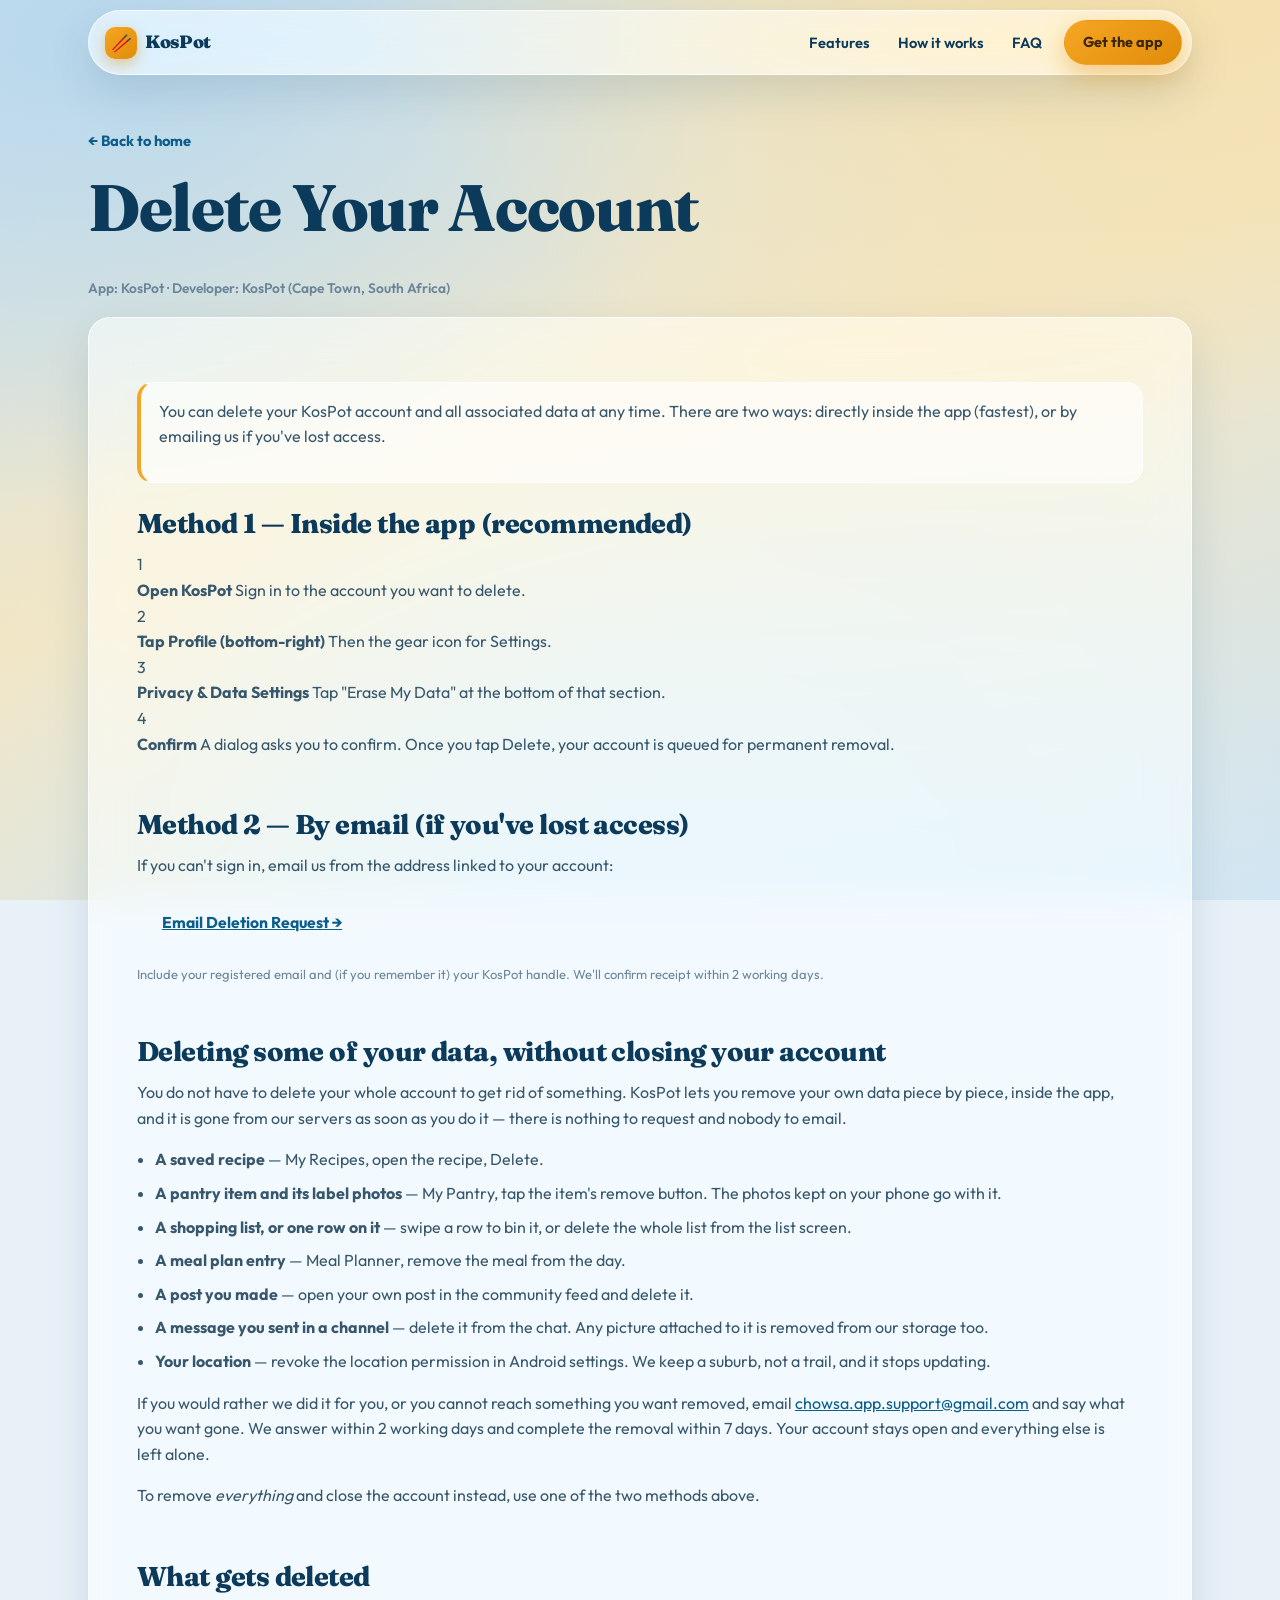
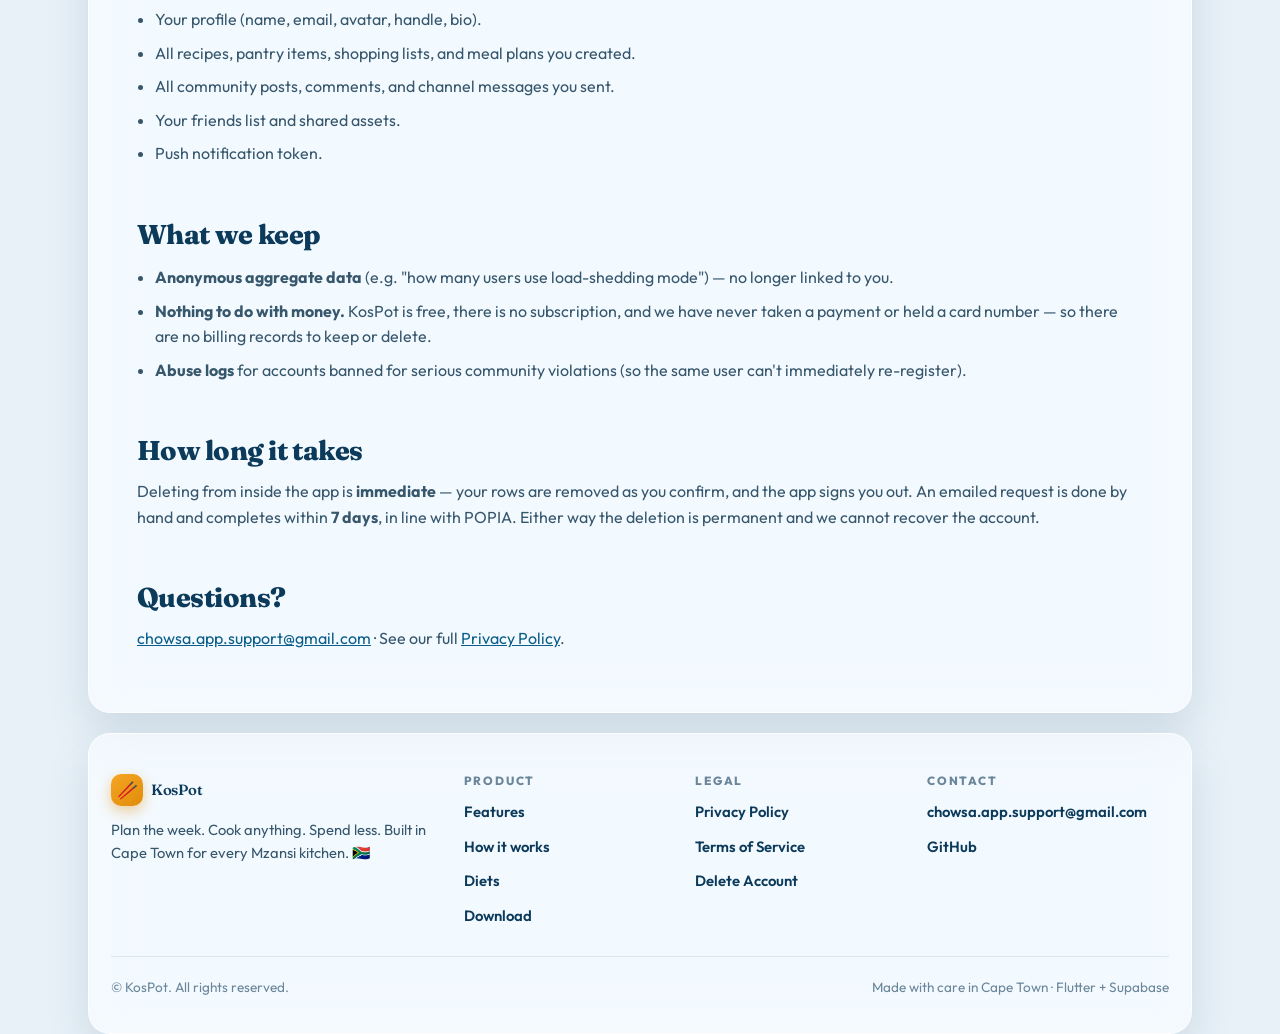
==== commit 461047b9: "Make the site move, using native CSS only It was correct but static. This adds scroll reveals, paral" ====
--- a/delete-account.html
+++ b/delete-account.html
@@ -12,6 +12,7 @@
 <link rel="stylesheet" href="assets/css/kospot.css">
 </head>
 <body>
+<div class="progress" aria-hidden="true"></div>
 
 <nav class="nav">
   <div class="wrap">
--- a/assets/css/kospot.css
+++ b/assets/css/kospot.css
@@ -624,3 +624,272 @@
   margin-bottom: 18px;
   color: var(--blue);
 }
+
+/* ═════════════════════════════════════════════════════════════════════════
+   MOTION
+   ═════════════════════════════════════════════════════════════════════════
+   The site was correct but static. Everything below is native CSS — no
+   GSAP, no Lenis, no IntersectionObserver: nothing to install and nothing to
+   keep updated on a site that deploys by pushing files to a branch.
+
+   Every effect is a PROGRESSIVE ENHANCEMENT and is gated twice:
+
+     @supports (animation-timeline: view())   — a browser that does not know
+        scroll-driven animations ignores the whole block and the page renders
+        exactly as it did before. That matters, because scroll-driven
+        animations are NOT Baseline yet: Chrome, Edge and Safari 18+ ship
+        them, Firefox stable still keeps them behind a flag. Written
+        unconditionally, the reveal would leave Firefox users staring at
+        opacity:0 content forever — the classic way this trick breaks a site.
+
+     @media (prefers-reduced-motion: no-preference) — movement tied to
+        scrolling is a genuine trigger for vestibular disorders. Anyone who
+        has asked their OS for less motion gets a completely still page.
+   ═══════════════════════════════════════════════════════════════════════ */
+
+/* ── Page transitions ────────────────────────────────────────────────────
+   A cross-fade between the landing page and the legal pages instead of a
+   white flash. Chromium and Safari 18.2+ honour it; Firefox ignores the
+   at-rule and navigates normally, which is the correct fallback. */
+@view-transition { navigation: auto; }
+
+::view-transition-old(root),
+::view-transition-new(root) {
+  animation-duration: 260ms;
+  animation-timing-function: cubic-bezier(0.22, 1, 0.36, 1);
+}
+
+/* ── Typography polish ───────────────────────────────────────────────────
+   balance evens out headline line lengths so a big serif heading never
+   leaves one lonely word stranded. pretty does the same for body copy by
+   preventing widows. Both are ignored where unsupported. */
+h1, h2, h3, .lede, figcaption, .faq summary { text-wrap: balance; }
+p, li { text-wrap: pretty; }
+
+/* ── The living gradient ─────────────────────────────────────────────────
+   A custom property has no type by default, so a browser cannot interpolate
+   one, and animating it steps instead of gliding. @property gives --angle a
+   real angle type, which is the whole reason this rotation is smooth. */
+@property --angle {
+  syntax: "<angle>";
+  initial-value: 0deg;
+  inherits: false;
+}
+
+.hero h1 .accent {
+  background: linear-gradient(var(--angle), var(--mango-deep), var(--blue), var(--green-deep), var(--mango-deep));
+}
+
+@media (prefers-reduced-motion: no-preference) {
+  .hero h1 .accent { animation: hue 14s linear infinite; }
+  @keyframes hue { to { --angle: 360deg; } }
+
+  /* The canvas breathes. Very slow and very small on purpose: enough that
+     the page is not a screenshot, not enough to notice while reading. */
+  body::before { animation: drift 34s ease-in-out infinite alternate; }
+  @keyframes drift {
+    from { transform: scale(1)    translate3d(0, 0, 0); }
+    to   { transform: scale(1.07) translate3d(-1.5%, 1%, 0); }
+  }
+}
+
+/* ── Scroll reveal ───────────────────────────────────────────────────────
+   Content rises as it enters the viewport. animation-range stops it
+   finishing too late: a card still fading in by the time it reaches the
+   middle of the screen reads as slow, not smooth. */
+@supports (animation-timeline: view()) {
+  @media (prefers-reduced-motion: no-preference) {
+    .reveal {
+      animation: rise-in linear both;
+      animation-timeline: view();
+      animation-range: entry 4% cover 32%;
+    }
+
+    /* translate/scale, NOT transform.
+     *
+     * A running animation with fill:both wins the cascade over an ordinary
+     * declaration, so animating `transform` here would permanently outrank
+     * the `transform: translateY(-5px)` hover lift below and silently kill
+     * it on every card the reveal had touched. The independent `translate`
+     * and `scale` properties compose with `transform` instead of replacing
+     * it, so both effects work. */
+    @keyframes rise-in {
+      from { opacity: 0; translate: 0 28px; scale: 0.985; }
+      to   { opacity: 1; translate: none;   scale: 1; }
+    }
+
+    /* Grid children stagger naturally by sitting at slightly different
+       scroll positions, so no per-item delay is needed. */
+    .grid > .reveal  { animation-range: entry 2% cover 28%; }
+    .shots > .reveal { animation-range: entry 2% cover 26%; }
+
+    /* The phone drifts against the scroll — real parallax, no JavaScript. */
+    .phone {
+      animation: phone-drift linear both;
+      animation-timeline: view();
+      animation-range: entry 0% exit 100%;
+    }
+    @keyframes phone-drift {
+      from { translate: 0 26px;  rotate: -1.1deg; }
+      to   { translate: 0 -26px; rotate: 1.1deg; }
+    }
+  }
+}
+
+/* ── Scroll progress ─────────────────────────────────────────────────────
+   A one-element reading indicator driven by the document scroll. */
+.progress {
+  position: fixed;
+  inset: 0 0 auto;
+  height: 3px;
+  z-index: 70;
+  transform-origin: 0 50%;
+  transform: scaleX(0);
+  background: linear-gradient(90deg, var(--mango), var(--blue));
+  pointer-events: none;
+}
+
+@supports (animation-timeline: scroll()) {
+  @media (prefers-reduced-motion: no-preference) {
+    .progress {
+      animation: grow linear both;
+      animation-timeline: scroll(root block);
+    }
+    @keyframes grow { to { transform: scaleX(1); } }
+  }
+}
+
+/* ── Micro-interactions ──────────────────────────────────────────────────
+   Small, purposeful feedback: the card acknowledges the pointer. The
+   spotlight follows the cursor through --mx/--my, set by
+   assets/js/kospot.js — the only JavaScript on the site, and the page is
+   complete without it. */
+.card, .quote, .shot, .faq details {
+  position: relative;
+  overflow: hidden;
+  transition: transform 0.28s cubic-bezier(0.22, 1, 0.36, 1),
+              box-shadow 0.28s ease,
+              border-color 0.28s ease;
+}
+
+.card::after, .quote::after {
+  content: "";
+  position: absolute;
+  inset: 0;
+  border-radius: inherit;
+  pointer-events: none;
+  opacity: 0;
+  transition: opacity 0.3s ease;
+  background: radial-gradient(
+    22rem 22rem at var(--mx, 50%) var(--my, 0%),
+    rgba(255, 255, 255, 0.55),
+    rgba(255, 255, 255, 0) 62%
+  );
+}
+
+@media (hover: hover) {
+  .card:hover, .quote:hover, .shot:hover {
+    transform: translateY(-5px);
+    box-shadow: 0 26px 54px rgba(12, 58, 91, 0.19);
+    border-color: #fff;
+  }
+  .card:hover::after, .quote:hover::after { opacity: 1; }
+  .card-petrol:hover::after { opacity: 0.35; }
+
+  .shot img { transition: transform 0.4s cubic-bezier(0.22, 1, 0.36, 1); }
+  .shot:hover img { transform: scale(1.035); }
+
+  .chips li { transition: transform 0.2s ease, box-shadow 0.2s ease; }
+  .chips li:hover {
+    transform: translateY(-2px);
+    box-shadow: 0 10px 20px rgba(12, 58, 91, 0.14);
+  }
+}
+
+/* A slow sheen so the icon block is not a flat square. */
+.tile { position: relative; overflow: hidden; }
+.tile::after {
+  content: "";
+  position: absolute;
+  inset: -40%;
+  background: linear-gradient(115deg, transparent 38%, rgba(255,255,255,0.55) 50%, transparent 62%);
+  transform: translateX(-120%);
+}
+@media (hover: hover) and (prefers-reduced-motion: no-preference) {
+  .card:hover .tile::after { animation: sheen 0.75s ease forwards; }
+  @keyframes sheen { to { transform: translateX(120%); } }
+}
+
+/* ── The nav condenses once you leave the top ──────────────────────────── */
+@supports (animation-timeline: scroll()) {
+  @media (prefers-reduced-motion: no-preference) {
+    .nav-inner {
+      animation: condense linear both;
+      animation-timeline: scroll(root block);
+      animation-range: 0 140px;
+    }
+    @keyframes condense {
+      to {
+        box-shadow: 0 14px 34px rgba(12, 58, 91, 0.16);
+        background: rgba(255, 255, 255, 0.82);
+      }
+    }
+  }
+}
+
+/* ── Gallery: swipe on a phone, grid on a desktop ────────────────────────
+   Six tall screenshots stacked two-wide is a very long scroll past the same
+   thing. One swipeable row reads better and is what a thumb expects. */
+@media (max-width: 759px) {
+  .shots {
+    display: flex;
+    gap: 12px;
+    overflow-x: auto;
+    scroll-snap-type: x mandatory;
+    -webkit-overflow-scrolling: touch;
+    scrollbar-width: none;
+    padding-bottom: 6px;
+    /* Bleeds to the screen edges so the next card peeks — the affordance
+       that tells a thumb there is more to the right. */
+    margin-inline: calc(var(--gutter) * -1);
+    padding-inline: var(--gutter);
+  }
+  .shots::-webkit-scrollbar { display: none; }
+  .shot { flex: 0 0 62%; scroll-snap-align: center; }
+}
+
+/* ── Buttons catch the light ────────────────────────────────────────────── */
+.btn-primary { position: relative; overflow: hidden; }
+.btn-primary::after {
+  content: "";
+  position: absolute;
+  inset: 0;
+  background: linear-gradient(120deg, transparent 40%, rgba(255,255,255,0.45) 50%, transparent 60%);
+  transform: translateX(-130%);
+}
+@media (hover: hover) and (prefers-reduced-motion: no-preference) {
+  .btn-primary:hover::after { animation: sheen 0.7s ease forwards; }
+}
+
+/* ── The FAQ opens smoothly ──────────────────────────────────────────────
+   interpolate-size and ::details-content let a details panel animate from
+   nothing to its real height, which CSS could not do for years. Ignored
+   where unsupported, so the panel simply snaps open as it always did. */
+@media (prefers-reduced-motion: no-preference) {
+  :root { interpolate-size: allow-keywords; }
+
+  .faq details::details-content {
+    block-size: 0;
+    overflow: hidden;
+    opacity: 0;
+    transition: block-size 0.34s cubic-bezier(0.22, 1, 0.36, 1),
+                opacity 0.28s ease,
+                content-visibility 0.34s allow-discrete;
+  }
+  .faq details[open]::details-content {
+    block-size: auto;
+    opacity: 1;
+  }
+}
+
+.faq details[open] summary { color: var(--blue); }
